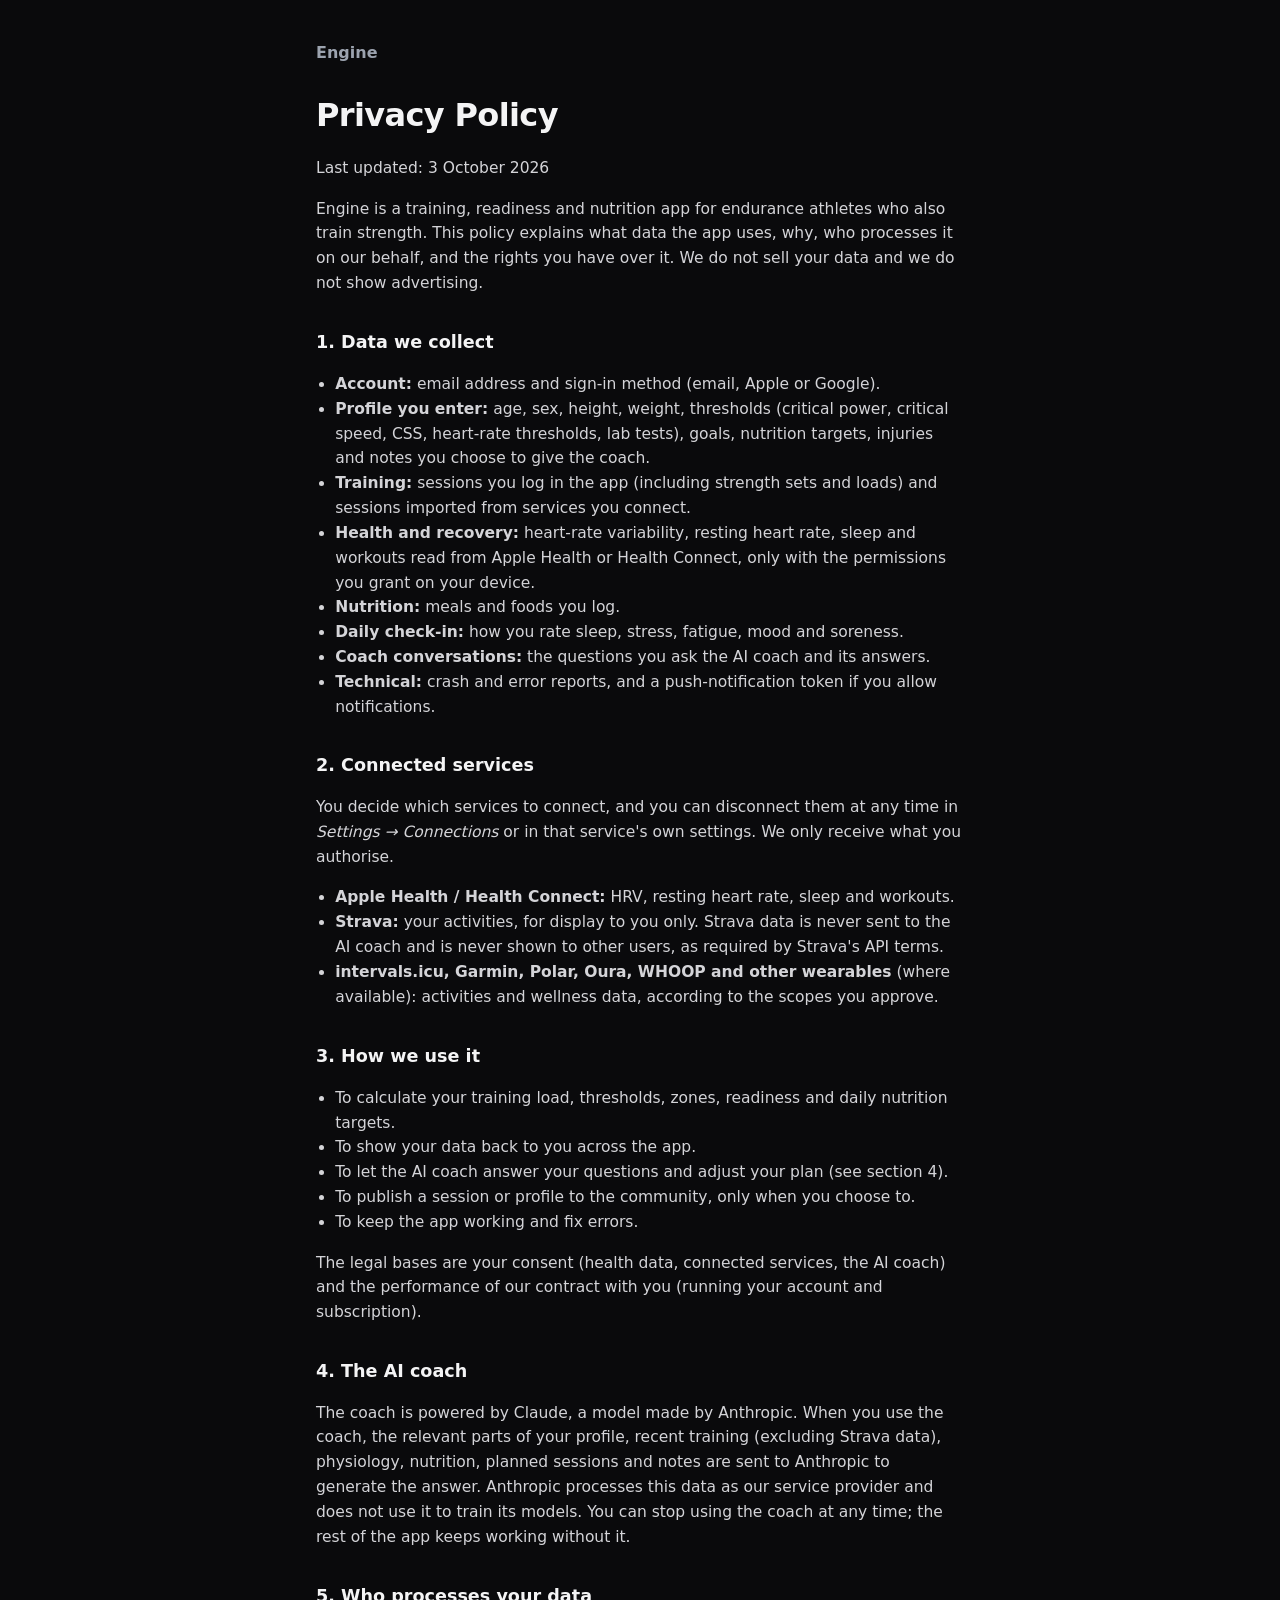
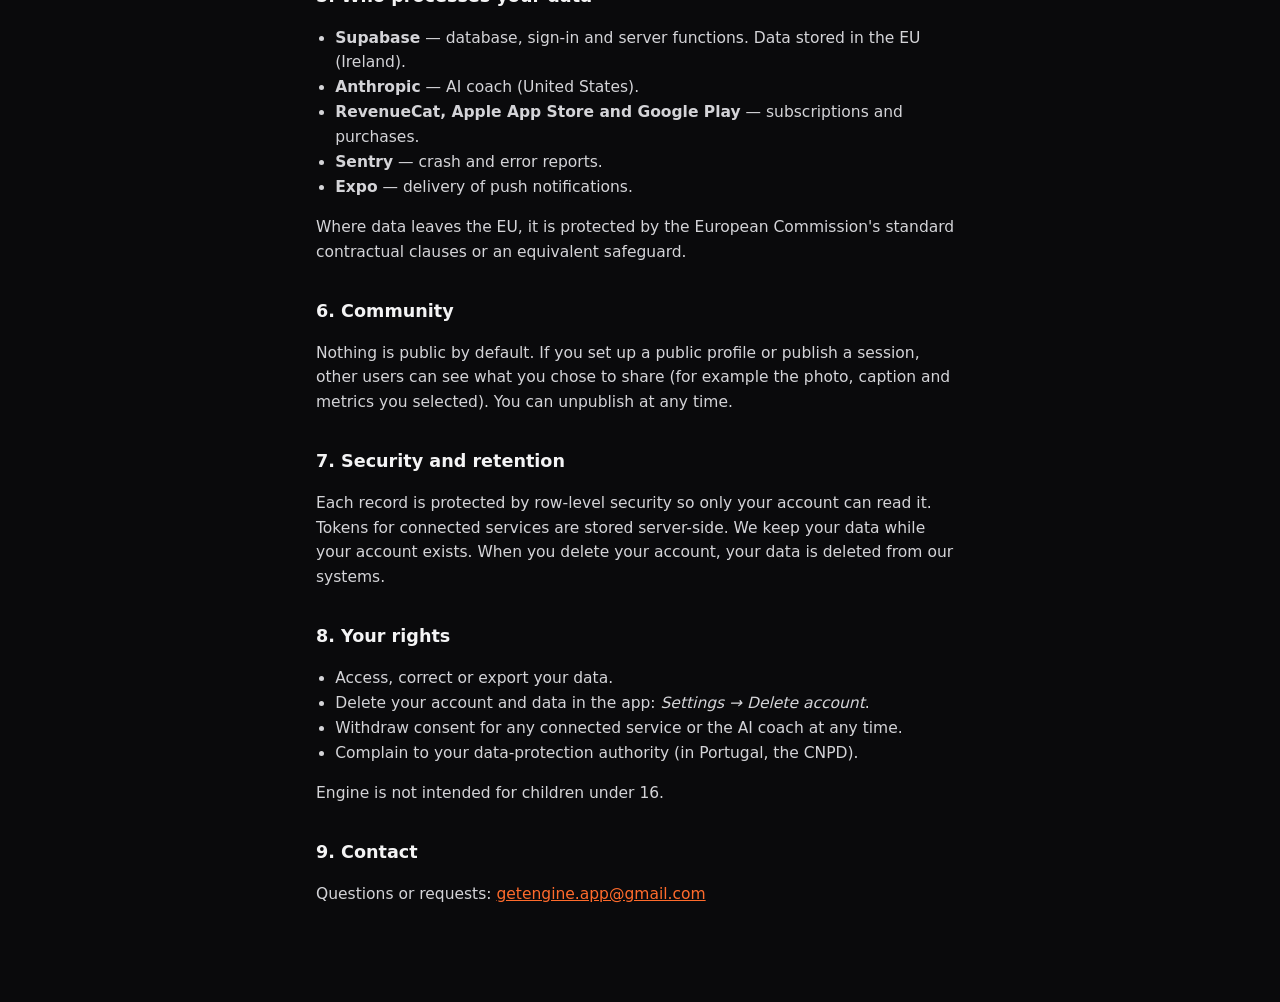
==== privacy.html @ 27f58730 "Engine site: landing and privacy policy" ====
<!doctype html>
<html lang="en">
<head>
  <meta charset="utf-8" />
  <meta name="viewport" content="width=device-width, initial-scale=1" />
  <title>Engine Privacy Policy</title>
  <meta name="description" content="How Engine collects, uses and protects your training, health and nutrition data." />
  <link rel="icon" href="logo.png" />
  <link rel="stylesheet" href="style.css" />
</head>
<body>
  <main class="doc">
    <a class="back" href="./">Engine</a>
    <h1>Privacy Policy</h1>
    <p class="meta">Last updated: 3 October 2026</p>

    <p>Engine is a training, readiness and nutrition app for endurance athletes who also train strength. This policy explains what data the app uses, why, who processes it on our behalf, and the rights you have over it. We do not sell your data and we do not show advertising.</p>

    <h2>1. Data we collect</h2>
    <ul>
      <li><strong>Account:</strong> email address and sign-in method (email, Apple or Google).</li>
      <li><strong>Profile you enter:</strong> age, sex, height, weight, thresholds (critical power, critical speed, CSS, heart-rate thresholds, lab tests), goals, nutrition targets, injuries and notes you choose to give the coach.</li>
      <li><strong>Training:</strong> sessions you log in the app (including strength sets and loads) and sessions imported from services you connect.</li>
      <li><strong>Health and recovery:</strong> heart-rate variability, resting heart rate, sleep and workouts read from Apple Health or Health Connect, only with the permissions you grant on your device.</li>
      <li><strong>Nutrition:</strong> meals and foods you log.</li>
      <li><strong>Daily check-in:</strong> how you rate sleep, stress, fatigue, mood and soreness.</li>
      <li><strong>Coach conversations:</strong> the questions you ask the AI coach and its answers.</li>
      <li><strong>Technical:</strong> crash and error reports, and a push-notification token if you allow notifications.</li>
    </ul>

    <h2>2. Connected services</h2>
    <p>You decide which services to connect, and you can disconnect them at any time in <em>Settings → Connections</em> or in that service's own settings. We only receive what you authorise.</p>
    <ul>
      <li><strong>Apple Health / Health Connect:</strong> HRV, resting heart rate, sleep and workouts.</li>
      <li><strong>Strava:</strong> your activities, for display to you only. Strava data is never sent to the AI coach and is never shown to other users, as required by Strava's API terms.</li>
      <li><strong>intervals.icu, Garmin, Polar, Oura, WHOOP and other wearables</strong> (where available): activities and wellness data, according to the scopes you approve.</li>
    </ul>

    <h2>3. How we use it</h2>
    <ul>
      <li>To calculate your training load, thresholds, zones, readiness and daily nutrition targets.</li>
      <li>To show your data back to you across the app.</li>
      <li>To let the AI coach answer your questions and adjust your plan (see section 4).</li>
      <li>To publish a session or profile to the community, only when you choose to.</li>
      <li>To keep the app working and fix errors.</li>
    </ul>
    <p>The legal bases are your consent (health data, connected services, the AI coach) and the performance of our contract with you (running your account and subscription).</p>

    <h2>4. The AI coach</h2>
    <p>The coach is powered by Claude, a model made by Anthropic. When you use the coach, the relevant parts of your profile, recent training (excluding Strava data), physiology, nutrition, planned sessions and notes are sent to Anthropic to generate the answer. Anthropic processes this data as our service provider and does not use it to train its models. You can stop using the coach at any time; the rest of the app keeps working without it.</p>

    <h2>5. Who processes your data</h2>
    <ul>
      <li><strong>Supabase</strong> — database, sign-in and server functions. Data stored in the EU (Ireland).</li>
      <li><strong>Anthropic</strong> — AI coach (United States).</li>
      <li><strong>RevenueCat, Apple App Store and Google Play</strong> — subscriptions and purchases.</li>
      <li><strong>Sentry</strong> — crash and error reports.</li>
      <li><strong>Expo</strong> — delivery of push notifications.</li>
    </ul>
    <p>Where data leaves the EU, it is protected by the European Commission's standard contractual clauses or an equivalent safeguard.</p>

    <h2>6. Community</h2>
    <p>Nothing is public by default. If you set up a public profile or publish a session, other users can see what you chose to share (for example the photo, caption and metrics you selected). You can unpublish at any time.</p>

    <h2>7. Security and retention</h2>
    <p>Each record is protected by row-level security so only your account can read it. Tokens for connected services are stored server-side. We keep your data while your account exists. When you delete your account, your data is deleted from our systems.</p>

    <h2>8. Your rights</h2>
    <ul>
      <li>Access, correct or export your data.</li>
      <li>Delete your account and data in the app: <em>Settings → Delete account</em>.</li>
      <li>Withdraw consent for any connected service or the AI coach at any time.</li>
      <li>Complain to your data-protection authority (in Portugal, the CNPD).</li>
    </ul>
    <p>Engine is not intended for children under 16.</p>

    <h2>9. Contact</h2>
    <p>Questions or requests: <a href="mailto:getengine.app@gmail.com">getengine.app@gmail.com</a></p>
  </main>
</body>
</html>
---- style.css ----
:root {
  --bg: #0a0a0c;
  --surface: #141418;
  --border: #2e2e36;
  --text: #f4f4f5;
  --muted: #9ca3af;
  --accent: #ff6b2c;
}
* { box-sizing: border-box; }
html { -webkit-text-size-adjust: 100%; }
body {
  margin: 0;
  background: var(--bg);
  color: var(--text);
  font-family: "Inter", system-ui, -apple-system, "Segoe UI", Roboto, sans-serif;
  line-height: 1.6;
}
a { color: var(--accent); }
a:focus-visible { outline: 2px solid var(--accent); outline-offset: 2px; }

.doc { max-width: 680px; margin: 0 auto; padding: 40px 16px 80px; }
.doc h1 { font-size: 2rem; letter-spacing: -0.02em; margin: 24px 0 4px; text-wrap: balance; }
.doc h2 { font-size: 1.1rem; margin: 32px 0 8px; }
.doc p, .doc li { color: #d4d4d8; font-size: 0.97rem; }
.doc ul { padding-left: 1.2rem; }
.meta { color: var(--muted); font-size: 0.875rem; }
.back { color: var(--muted); text-decoration: none; font-weight: 600; }

.hero { max-width: 720px; margin: 0 auto; padding: 72px 16px 40px; }
.hero img { width: 72px; height: 72px; border-radius: 16px; }
.hero h1 { font-size: clamp(2.2rem, 7vw, 3.4rem); line-height: 1.05; letter-spacing: -0.03em; margin: 28px 0 16px; text-wrap: balance; }
.hero p { color: var(--muted); font-size: 1.1rem; max-width: 34em; }
.grid { max-width: 720px; margin: 0 auto; padding: 0 16px 40px; display: grid; gap: 12px; grid-template-columns: repeat(auto-fit, minmax(200px, 1fr)); }
.card { background: var(--surface); border: 1px solid var(--border); border-radius: 16px; padding: 18px; }
.card h3 { margin: 0 0 6px; font-size: 1rem; }
.card p { margin: 0; color: var(--muted); font-size: 0.92rem; }
footer { max-width: 720px; margin: 0 auto; padding: 24px 16px 48px; color: var(--muted); font-size: 0.875rem; display: flex; gap: 16px; flex-wrap: wrap; }
footer a { color: var(--muted); }
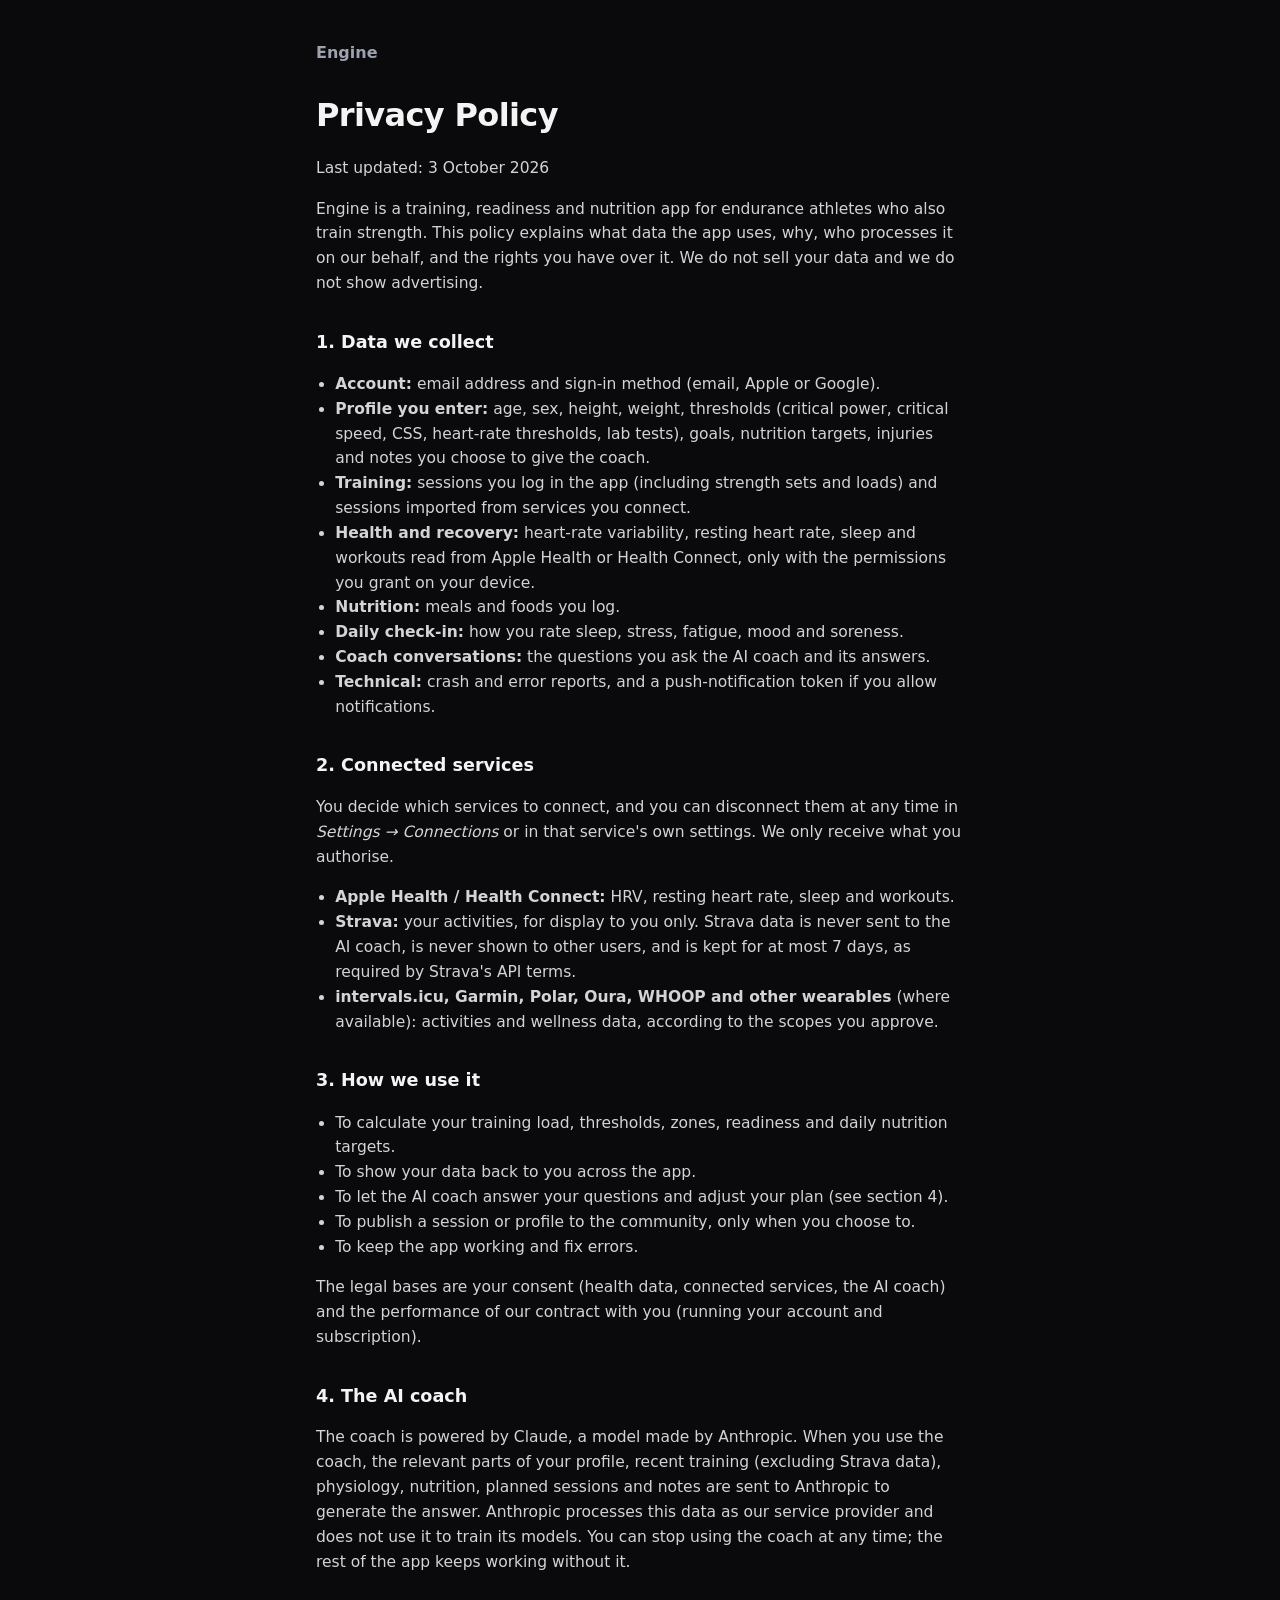
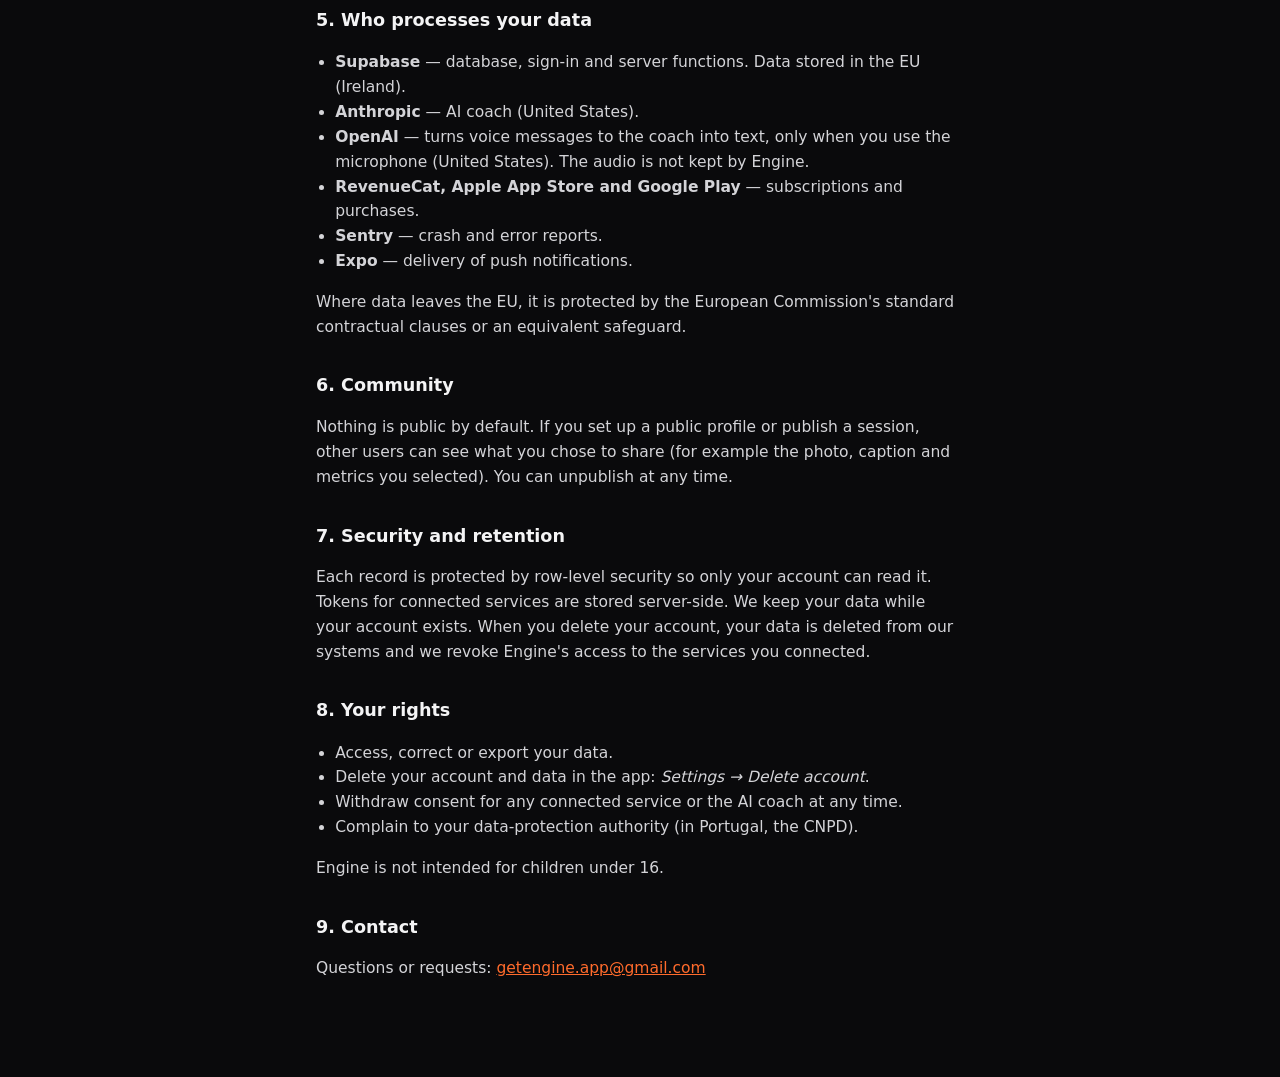
==== commit 6e1a3c93: "Privacy policy: OpenAI for voice transcription, provider access revoked on account deletion, Strava " ====
--- a/privacy.html
+++ b/privacy.html
@@ -32,7 +32,7 @@
     <p>You decide which services to connect, and you can disconnect them at any time in <em>Settings → Connections</em> or in that service's own settings. We only receive what you authorise.</p>
     <ul>
       <li><strong>Apple Health / Health Connect:</strong> HRV, resting heart rate, sleep and workouts.</li>
-      <li><strong>Strava:</strong> your activities, for display to you only. Strava data is never sent to the AI coach and is never shown to other users, as required by Strava's API terms.</li>
+      <li><strong>Strava:</strong> your activities, for display to you only. Strava data is never sent to the AI coach, is never shown to other users, and is kept for at most 7 days, as required by Strava's API terms.</li>
       <li><strong>intervals.icu, Garmin, Polar, Oura, WHOOP and other wearables</strong> (where available): activities and wellness data, according to the scopes you approve.</li>
     </ul>
 
@@ -53,6 +53,7 @@
     <ul>
       <li><strong>Supabase</strong> — database, sign-in and server functions. Data stored in the EU (Ireland).</li>
       <li><strong>Anthropic</strong> — AI coach (United States).</li>
+      <li><strong>OpenAI</strong> — turns voice messages to the coach into text, only when you use the microphone (United States). The audio is not kept by Engine.</li>
       <li><strong>RevenueCat, Apple App Store and Google Play</strong> — subscriptions and purchases.</li>
       <li><strong>Sentry</strong> — crash and error reports.</li>
       <li><strong>Expo</strong> — delivery of push notifications.</li>
@@ -63,7 +64,7 @@
     <p>Nothing is public by default. If you set up a public profile or publish a session, other users can see what you chose to share (for example the photo, caption and metrics you selected). You can unpublish at any time.</p>
 
     <h2>7. Security and retention</h2>
-    <p>Each record is protected by row-level security so only your account can read it. Tokens for connected services are stored server-side. We keep your data while your account exists. When you delete your account, your data is deleted from our systems.</p>
+    <p>Each record is protected by row-level security so only your account can read it. Tokens for connected services are stored server-side. We keep your data while your account exists. When you delete your account, your data is deleted from our systems and we revoke Engine's access to the services you connected.</p>
 
     <h2>8. Your rights</h2>
     <ul>
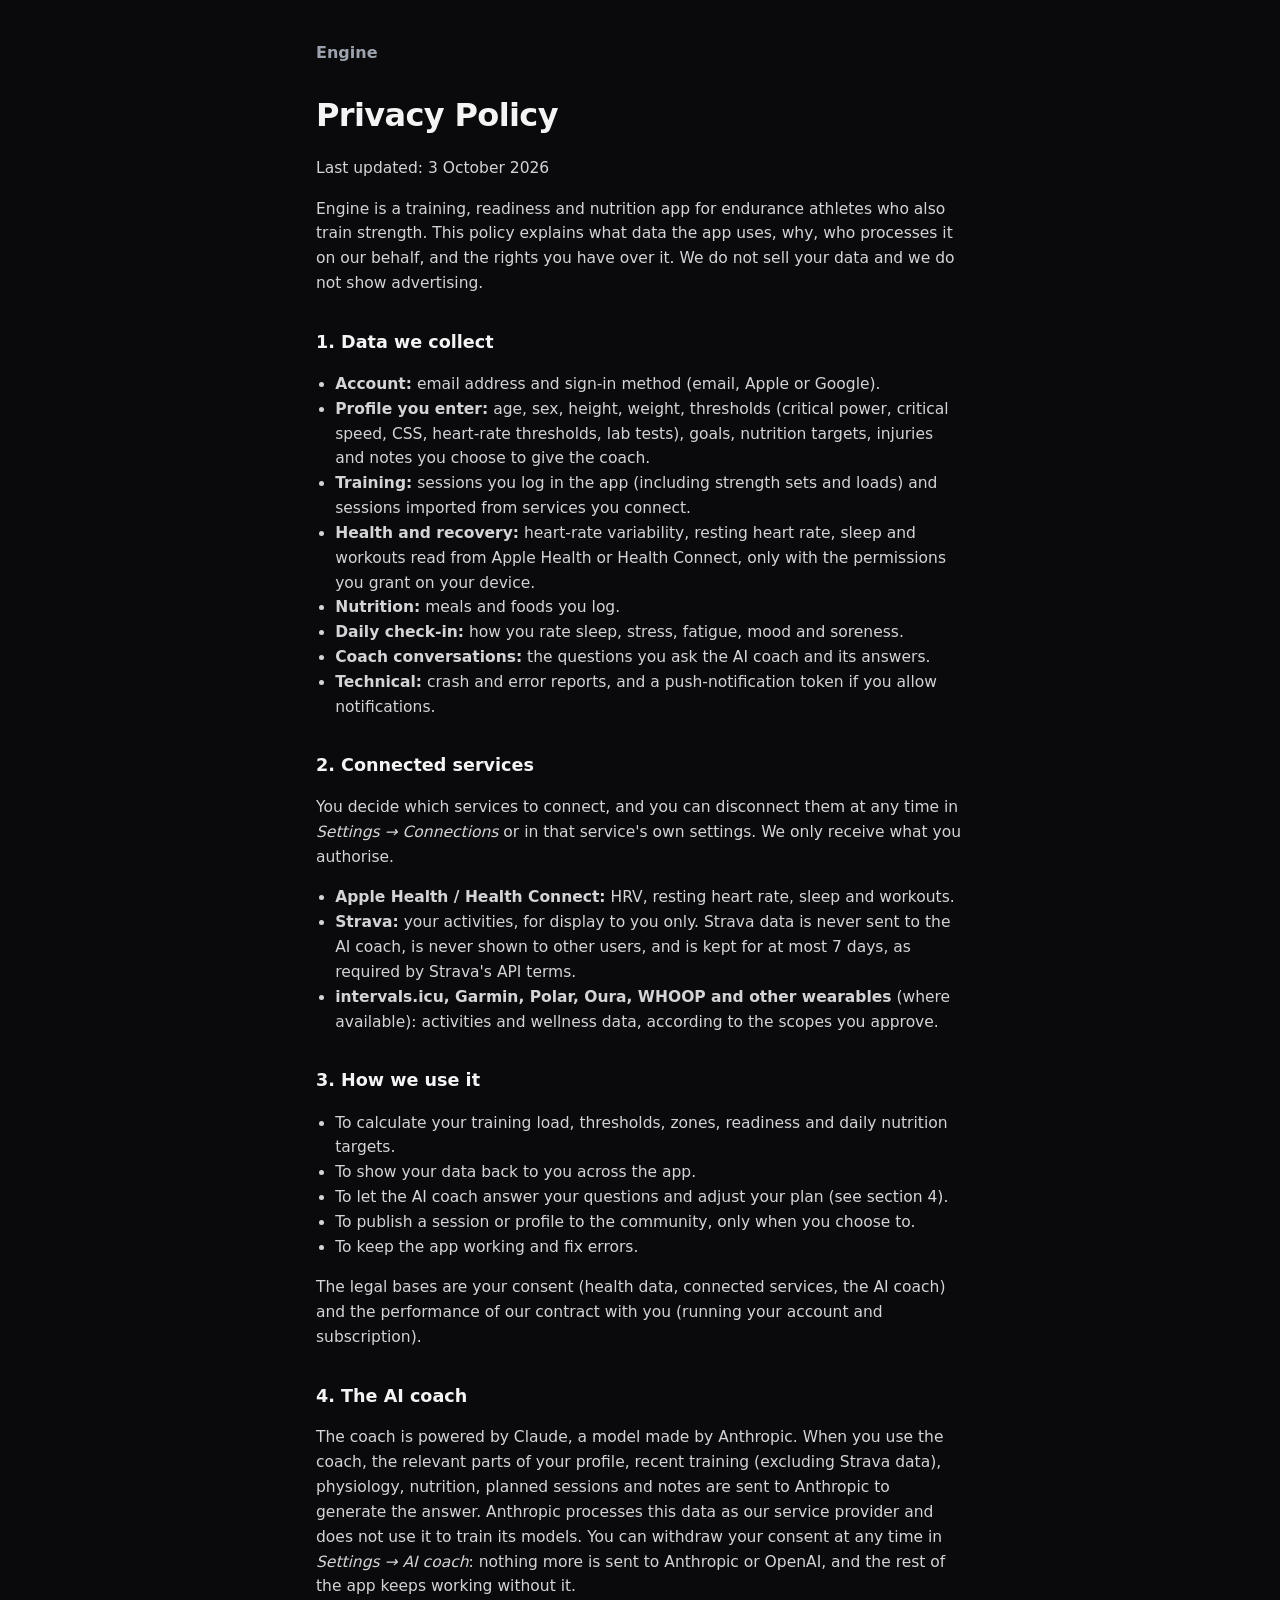
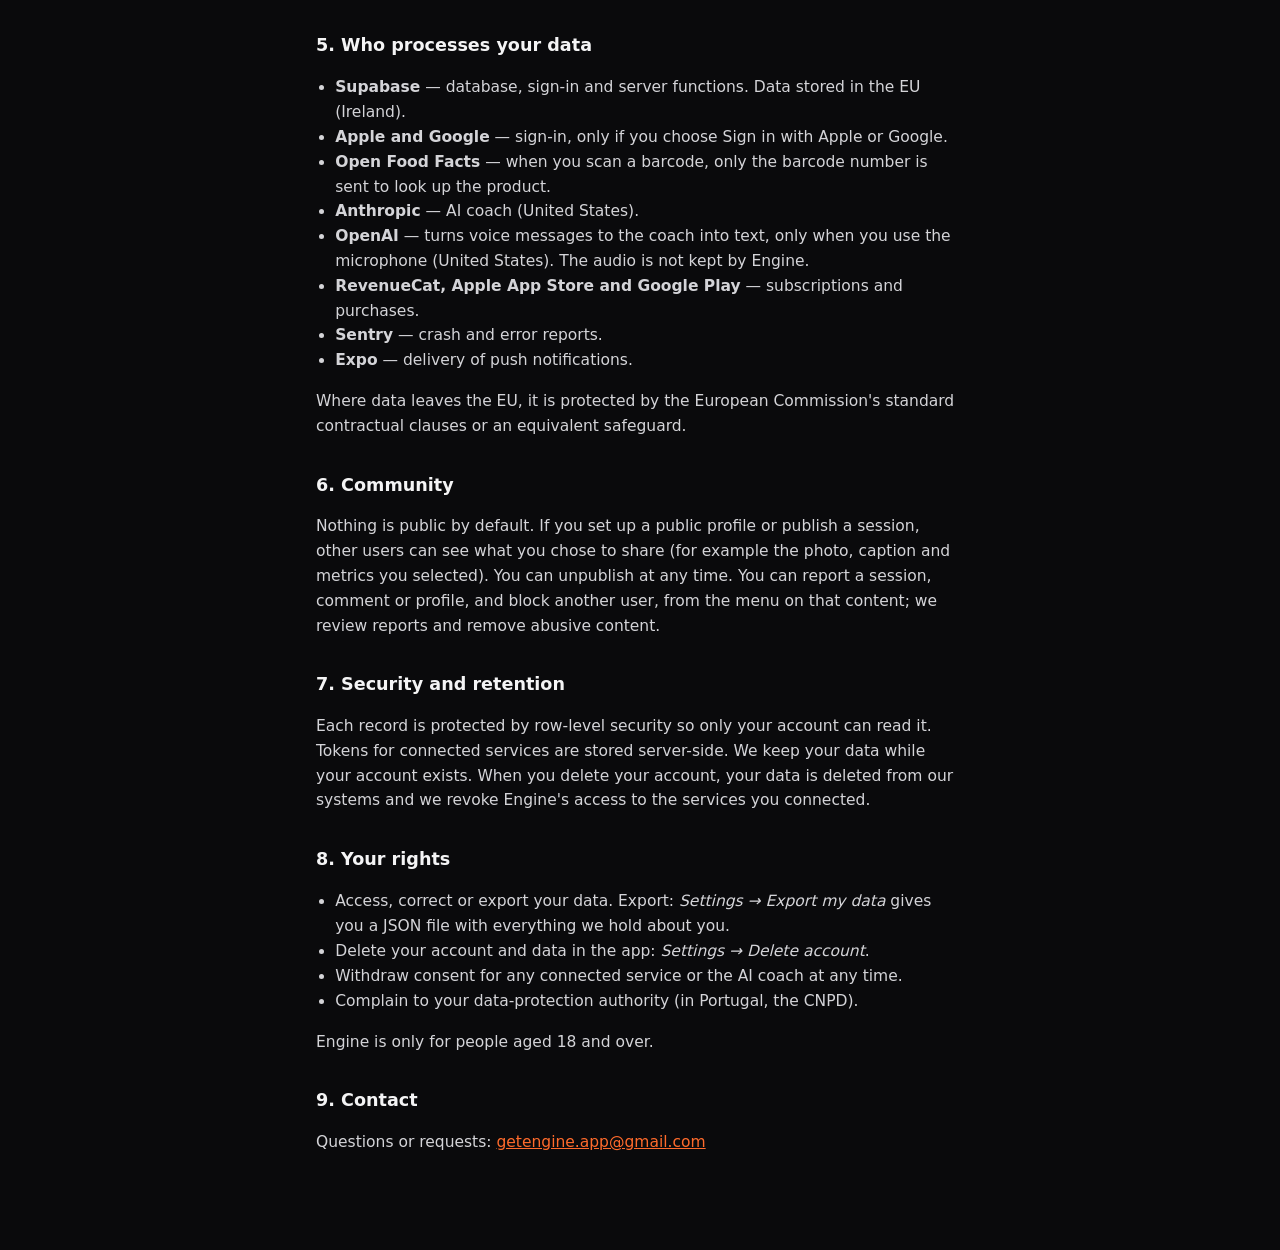
==== commit e3f2d5d6: "Terms of service; privacy policy: 18+, AI consent, export, report and block Co-Authored-By: Claude F" ====
--- a/privacy.html
+++ b/privacy.html
@@ -47,11 +47,13 @@
     <p>The legal bases are your consent (health data, connected services, the AI coach) and the performance of our contract with you (running your account and subscription).</p>
 
     <h2>4. The AI coach</h2>
-    <p>The coach is powered by Claude, a model made by Anthropic. When you use the coach, the relevant parts of your profile, recent training (excluding Strava data), physiology, nutrition, planned sessions and notes are sent to Anthropic to generate the answer. Anthropic processes this data as our service provider and does not use it to train its models. You can stop using the coach at any time; the rest of the app keeps working without it.</p>
+    <p>The coach is powered by Claude, a model made by Anthropic. When you use the coach, the relevant parts of your profile, recent training (excluding Strava data), physiology, nutrition, planned sessions and notes are sent to Anthropic to generate the answer. Anthropic processes this data as our service provider and does not use it to train its models. You can withdraw your consent at any time in <em>Settings → AI coach</em>: nothing more is sent to Anthropic or OpenAI, and the rest of the app keeps working without it.</p>
 
     <h2>5. Who processes your data</h2>
     <ul>
       <li><strong>Supabase</strong> — database, sign-in and server functions. Data stored in the EU (Ireland).</li>
+      <li><strong>Apple and Google</strong> — sign-in, only if you choose Sign in with Apple or Google.</li>
+      <li><strong>Open Food Facts</strong> — when you scan a barcode, only the barcode number is sent to look up the product.</li>
       <li><strong>Anthropic</strong> — AI coach (United States).</li>
       <li><strong>OpenAI</strong> — turns voice messages to the coach into text, only when you use the microphone (United States). The audio is not kept by Engine.</li>
       <li><strong>RevenueCat, Apple App Store and Google Play</strong> — subscriptions and purchases.</li>
@@ -61,19 +63,19 @@
     <p>Where data leaves the EU, it is protected by the European Commission's standard contractual clauses or an equivalent safeguard.</p>
 
     <h2>6. Community</h2>
-    <p>Nothing is public by default. If you set up a public profile or publish a session, other users can see what you chose to share (for example the photo, caption and metrics you selected). You can unpublish at any time.</p>
+    <p>Nothing is public by default. If you set up a public profile or publish a session, other users can see what you chose to share (for example the photo, caption and metrics you selected). You can unpublish at any time. You can report a session, comment or profile, and block another user, from the menu on that content; we review reports and remove abusive content.</p>
 
     <h2>7. Security and retention</h2>
     <p>Each record is protected by row-level security so only your account can read it. Tokens for connected services are stored server-side. We keep your data while your account exists. When you delete your account, your data is deleted from our systems and we revoke Engine's access to the services you connected.</p>
 
     <h2>8. Your rights</h2>
     <ul>
-      <li>Access, correct or export your data.</li>
+      <li>Access, correct or export your data. Export: <em>Settings → Export my data</em> gives you a JSON file with everything we hold about you.</li>
       <li>Delete your account and data in the app: <em>Settings → Delete account</em>.</li>
       <li>Withdraw consent for any connected service or the AI coach at any time.</li>
       <li>Complain to your data-protection authority (in Portugal, the CNPD).</li>
     </ul>
-    <p>Engine is not intended for children under 16.</p>
+    <p>Engine is only for people aged 18 and over.</p>
 
     <h2>9. Contact</h2>
     <p>Questions or requests: <a href="mailto:getengine.app@gmail.com">getengine.app@gmail.com</a></p>
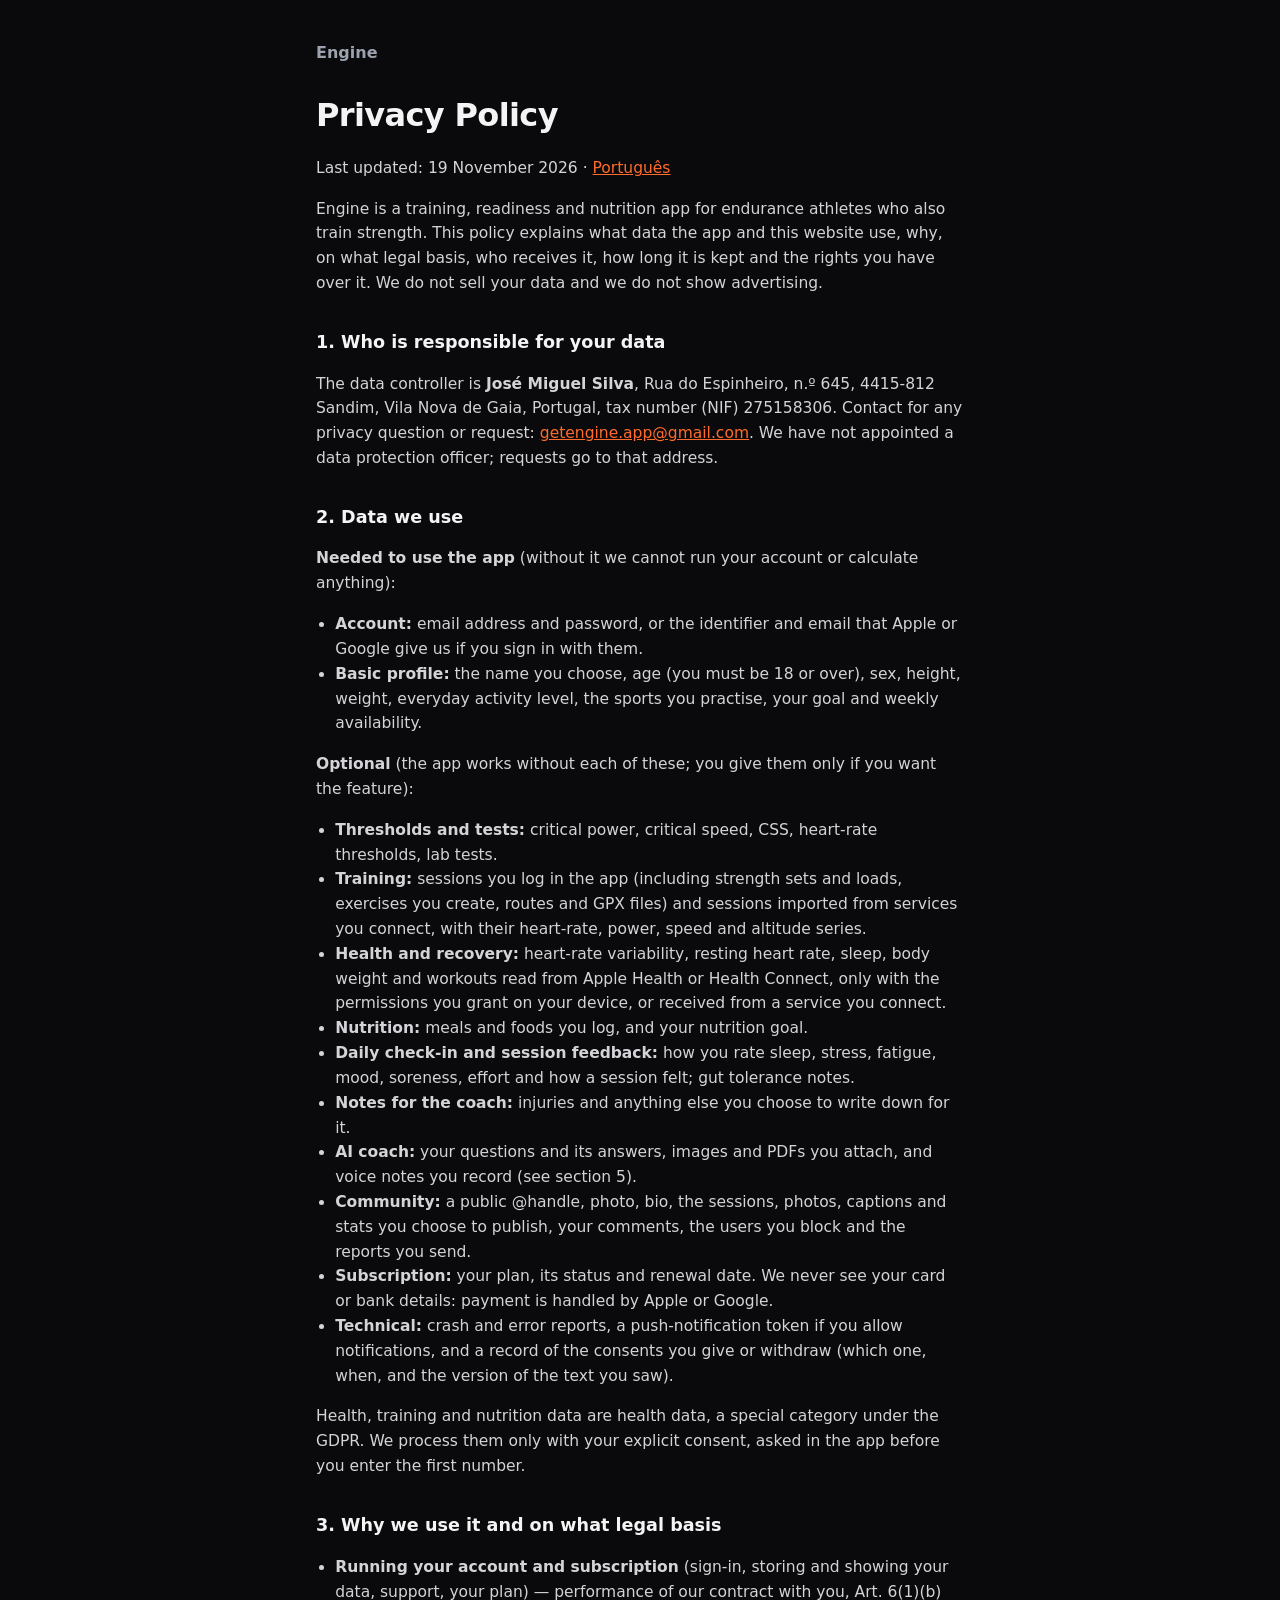
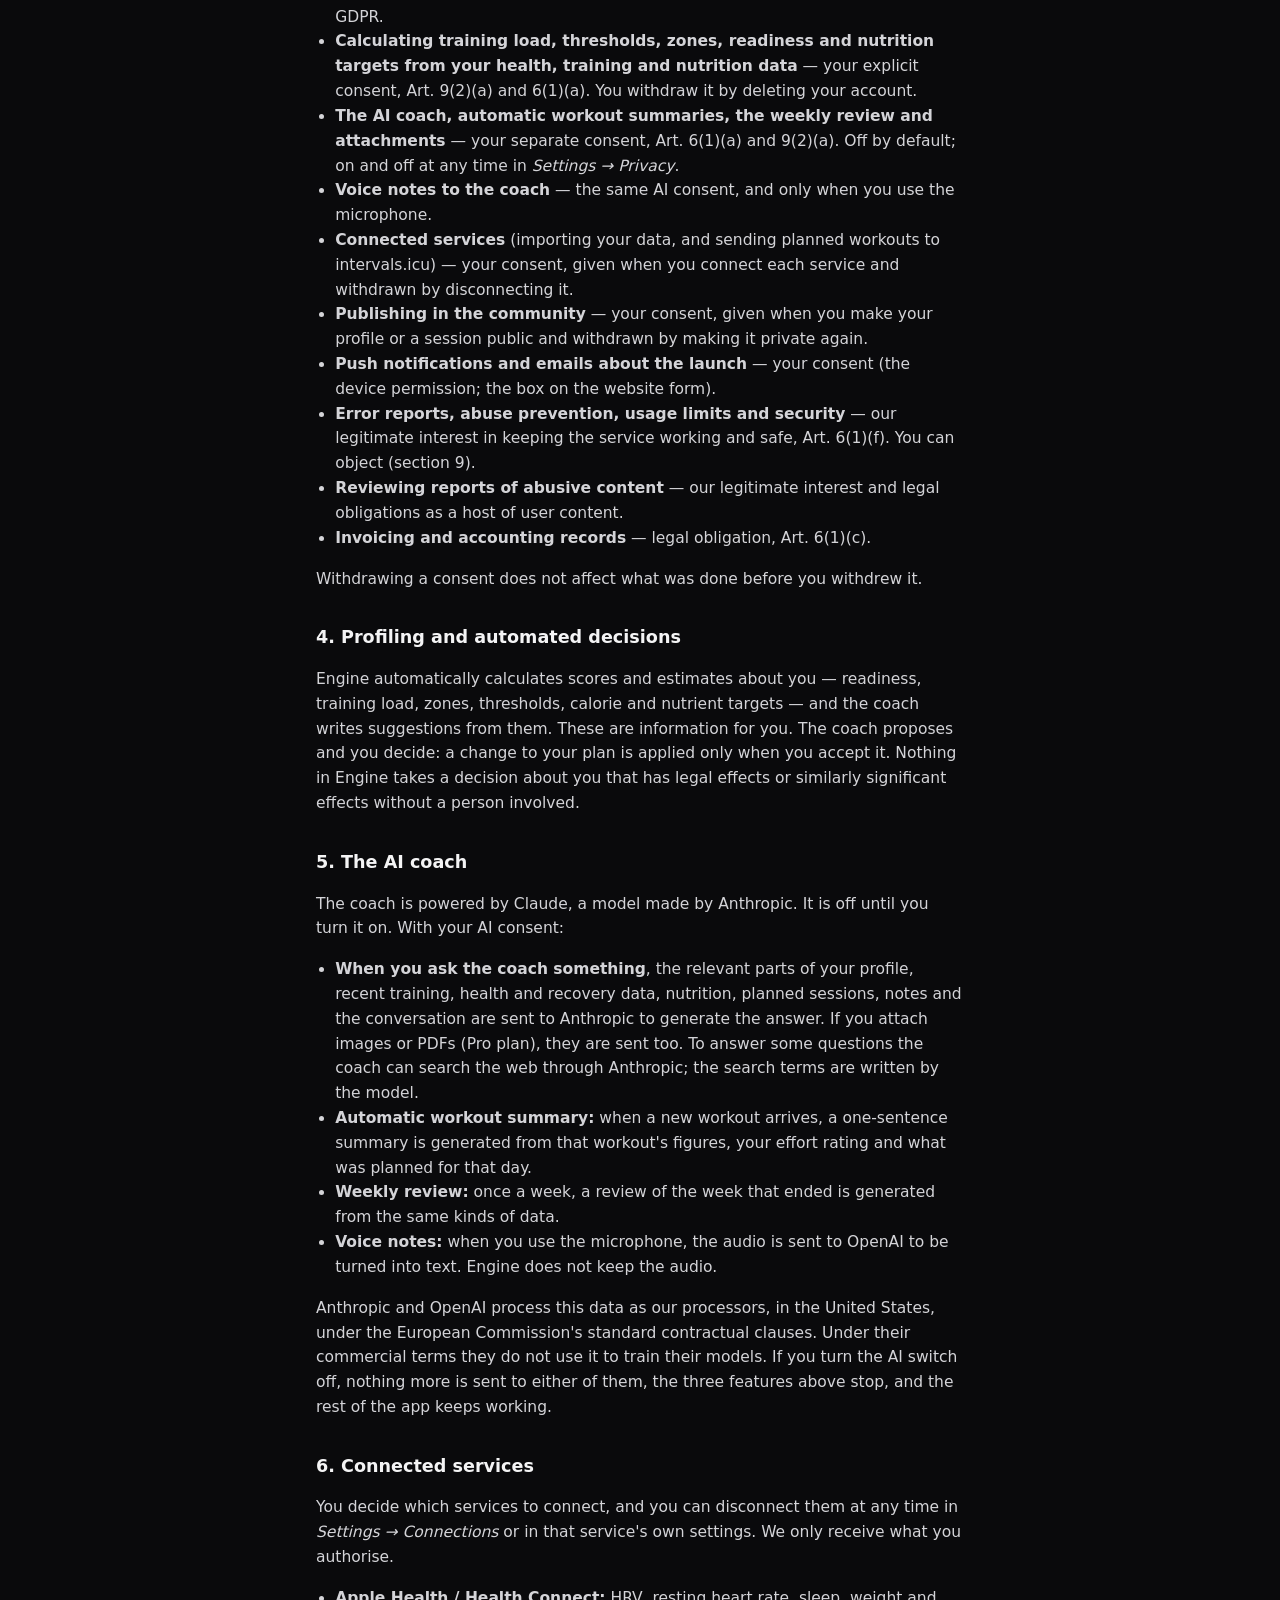
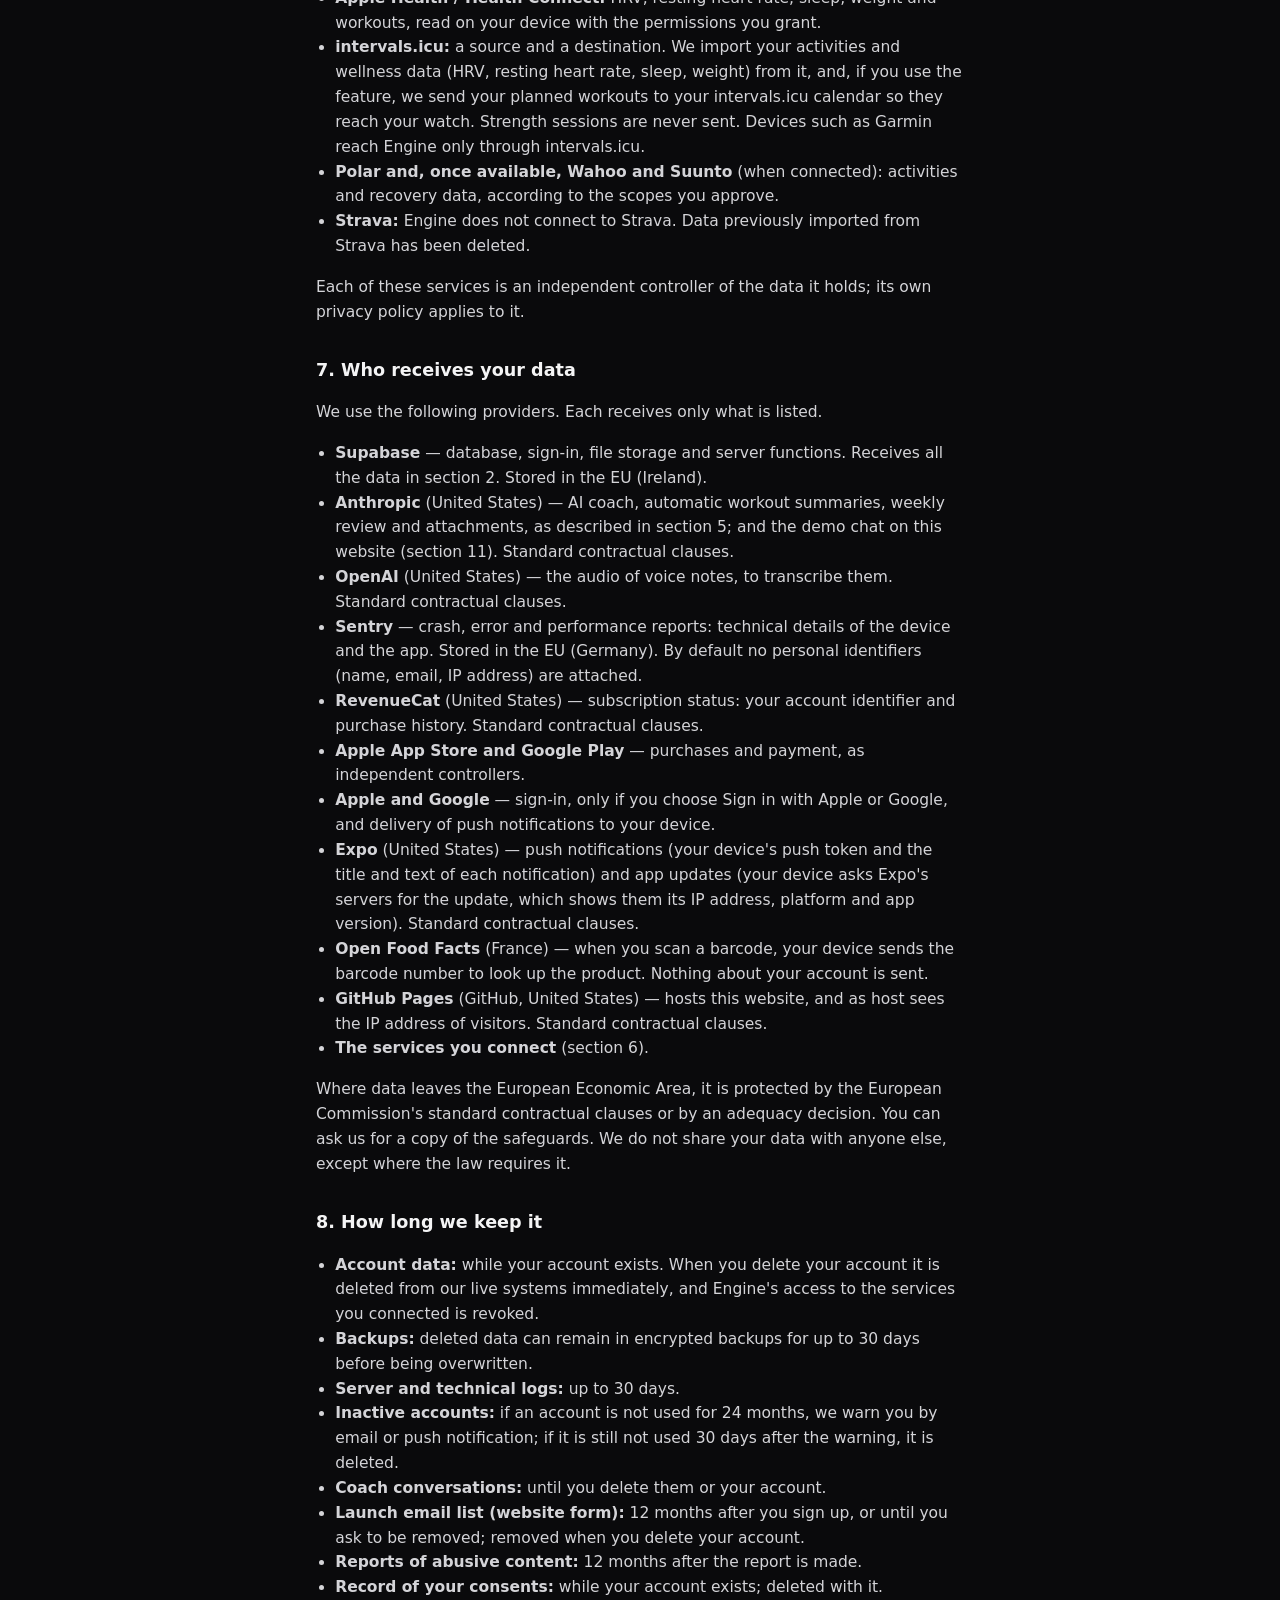
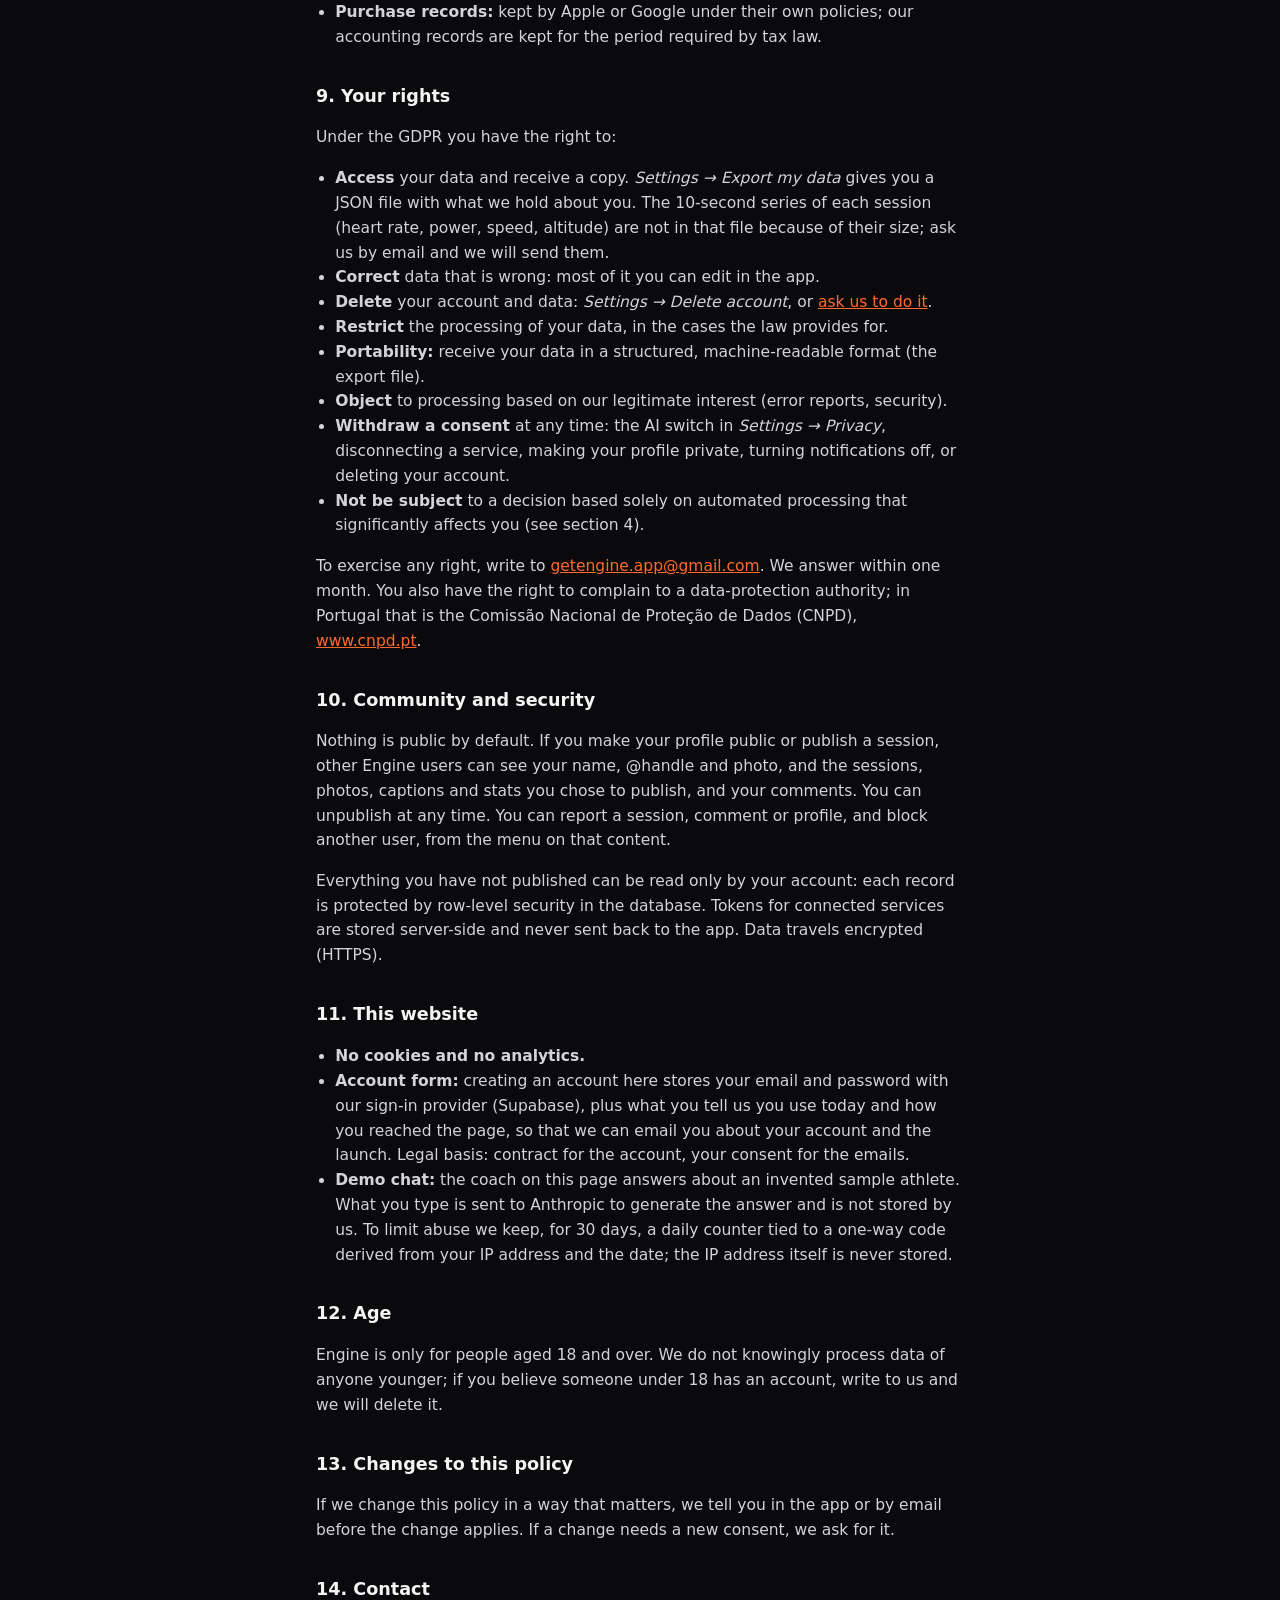
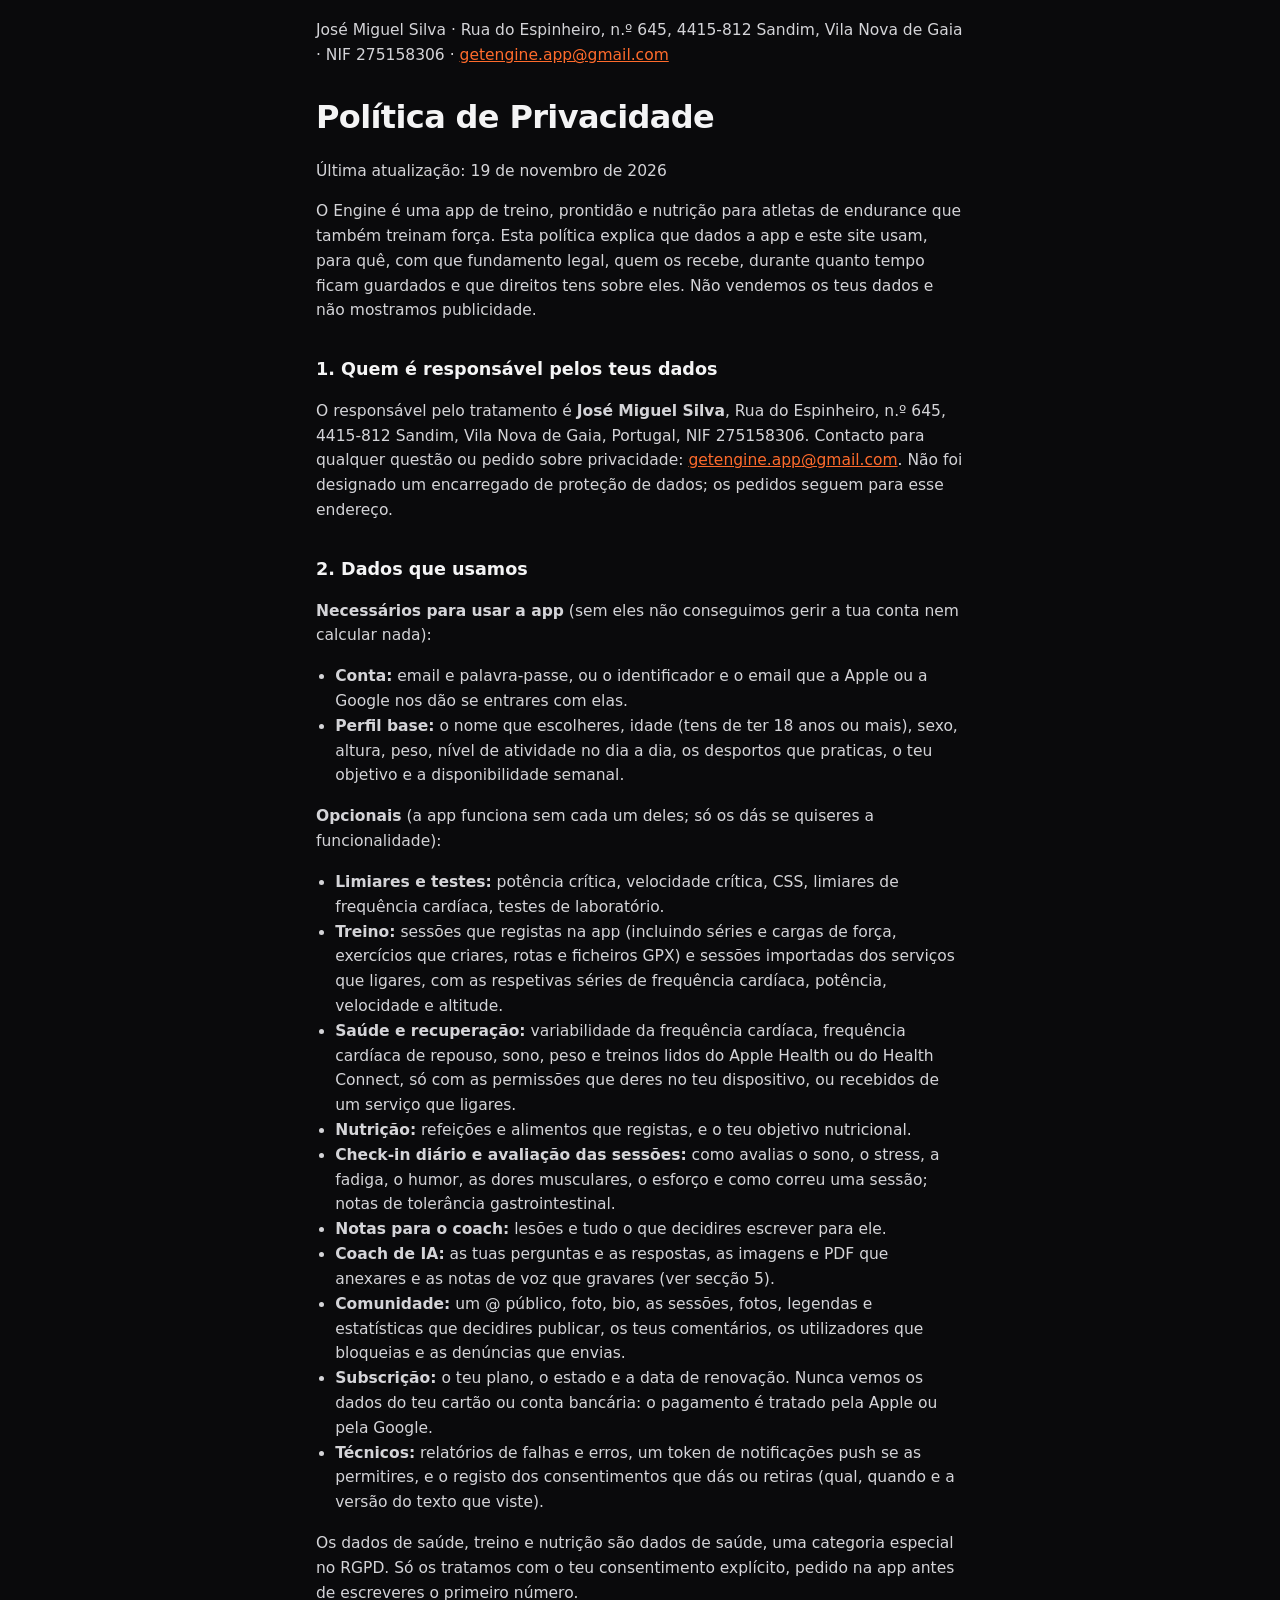
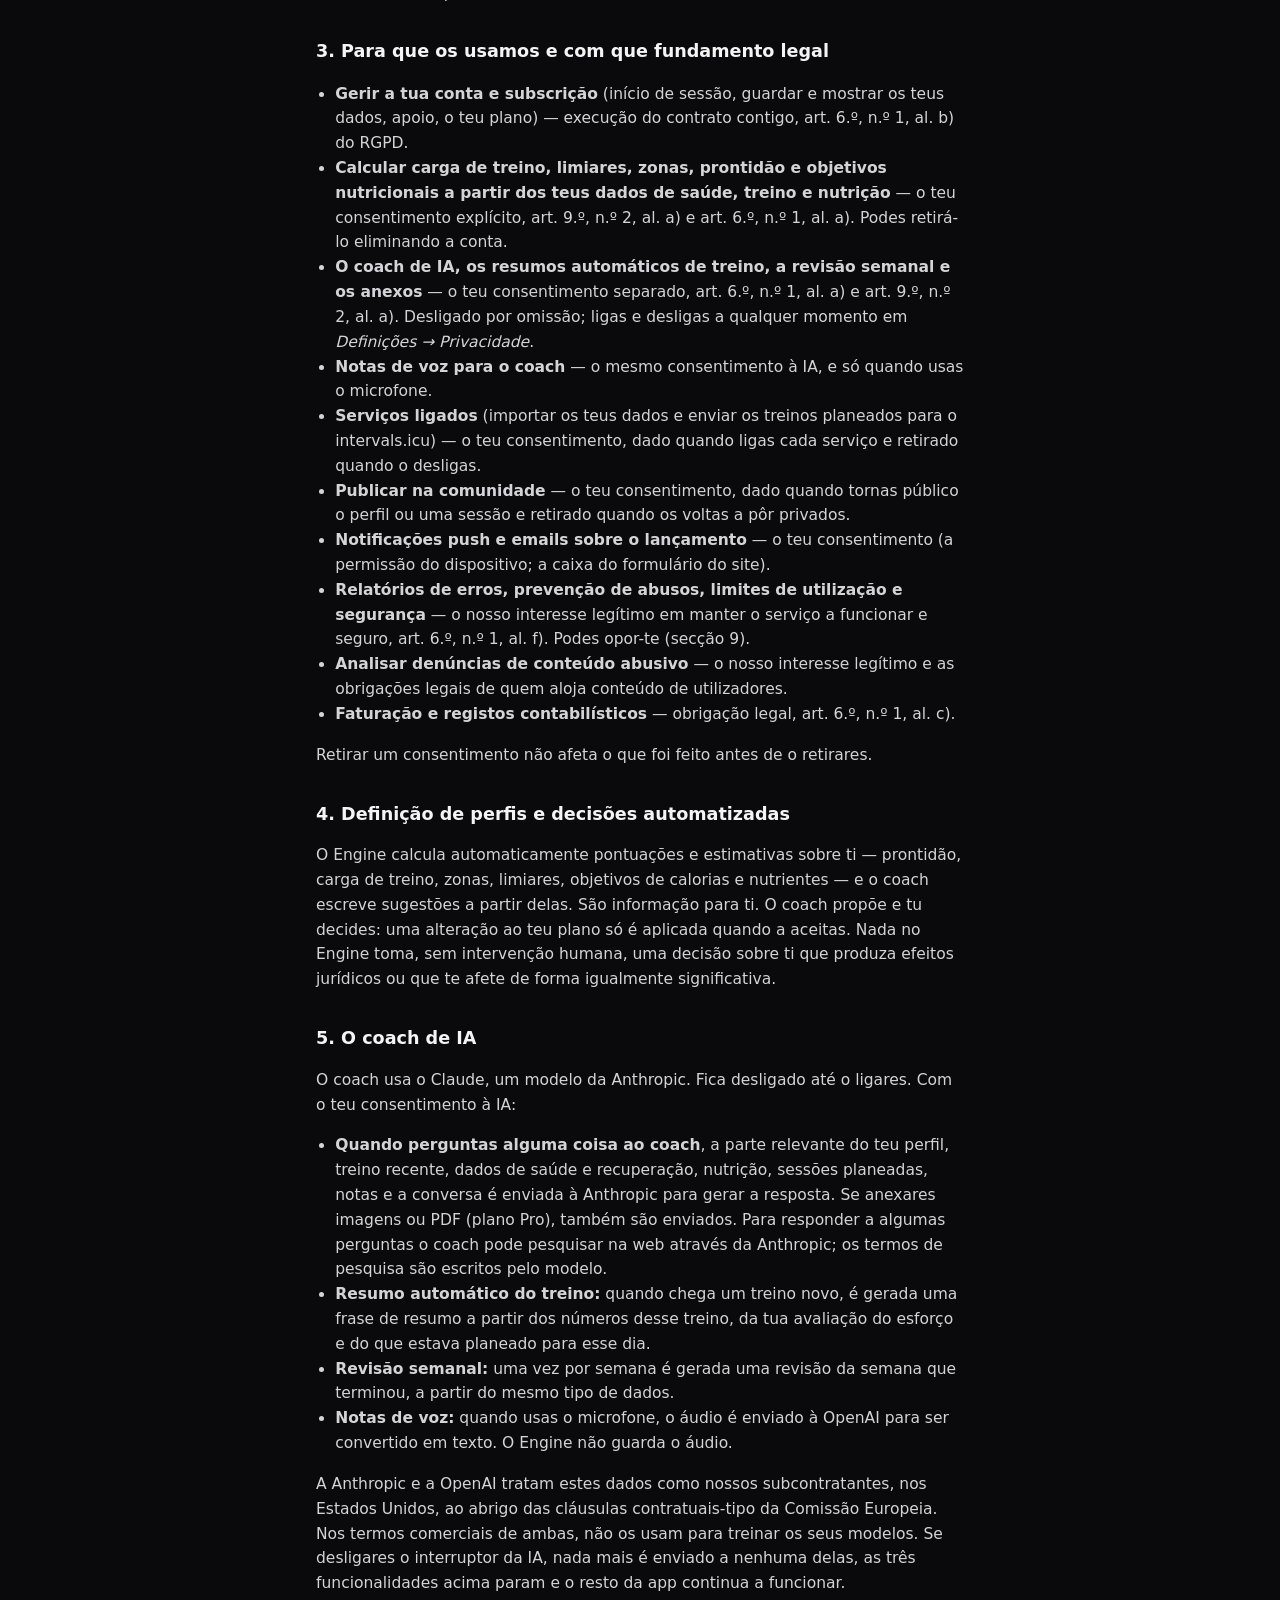
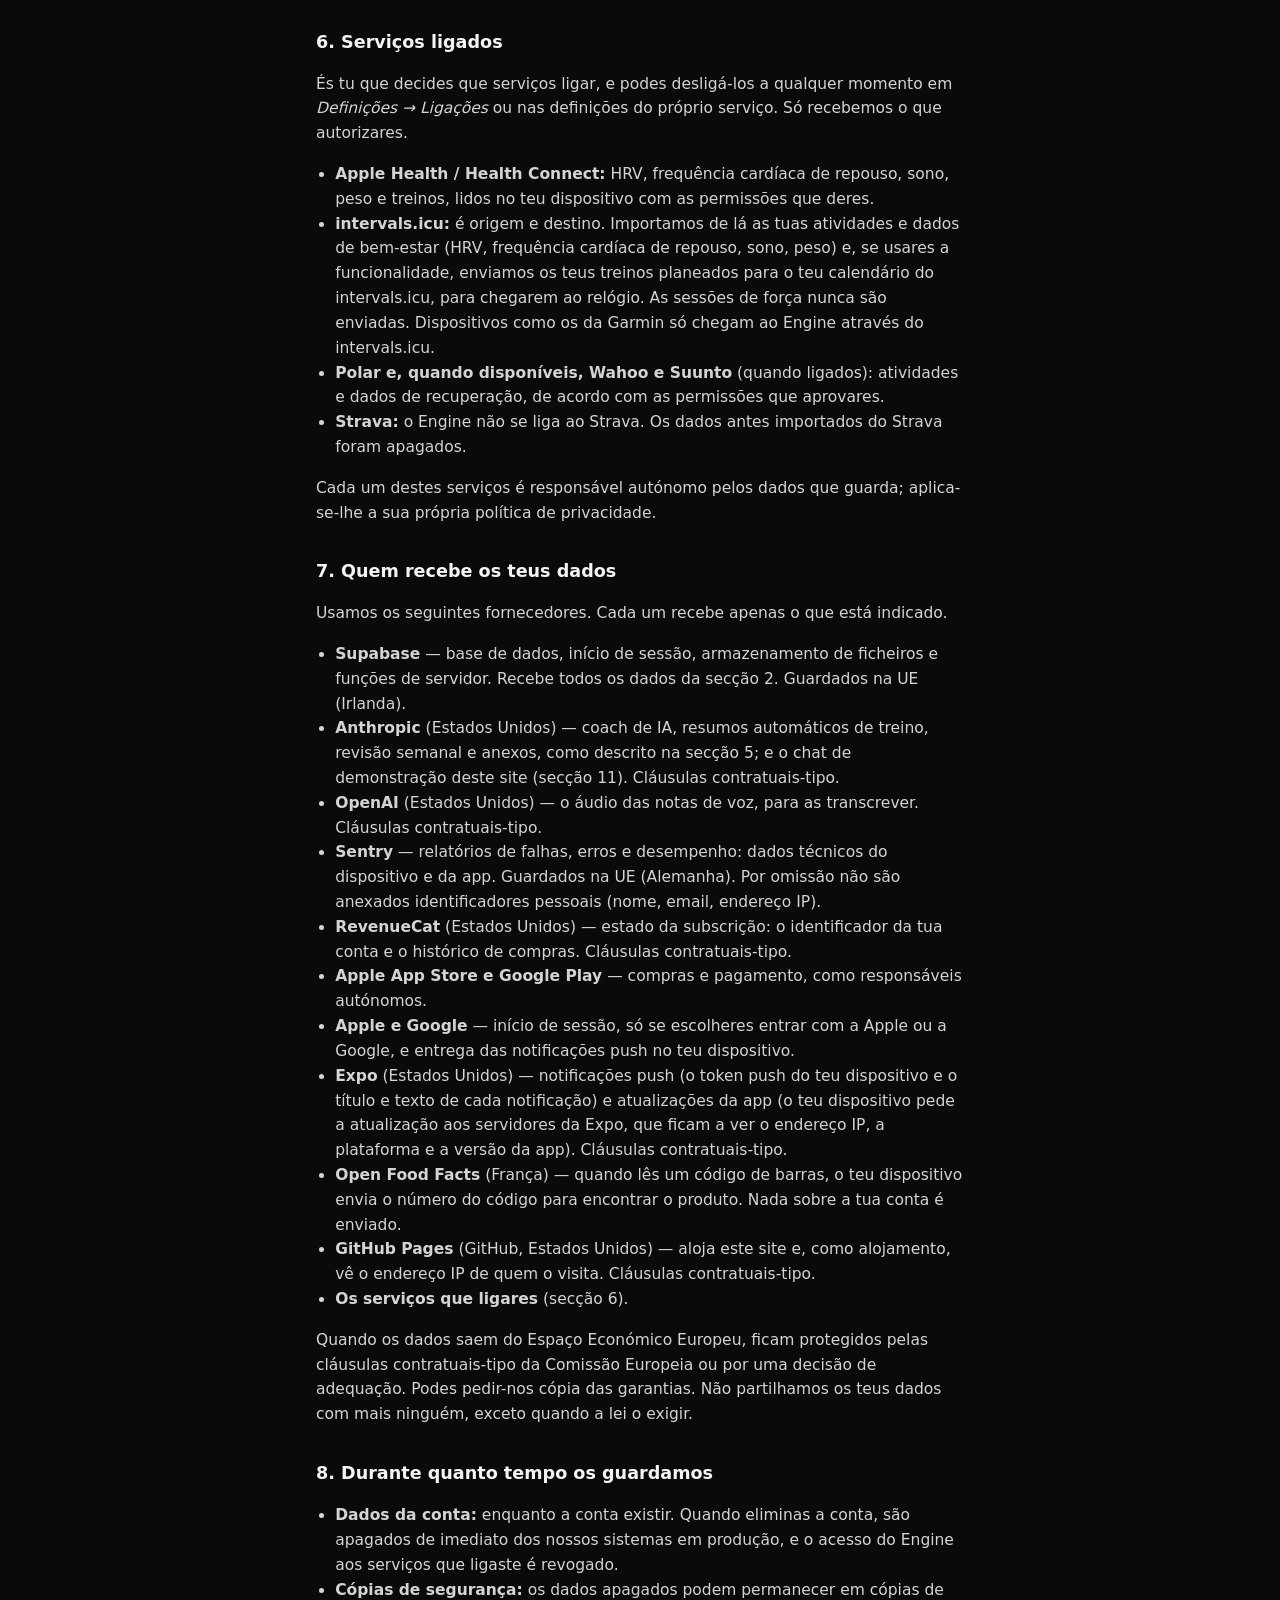
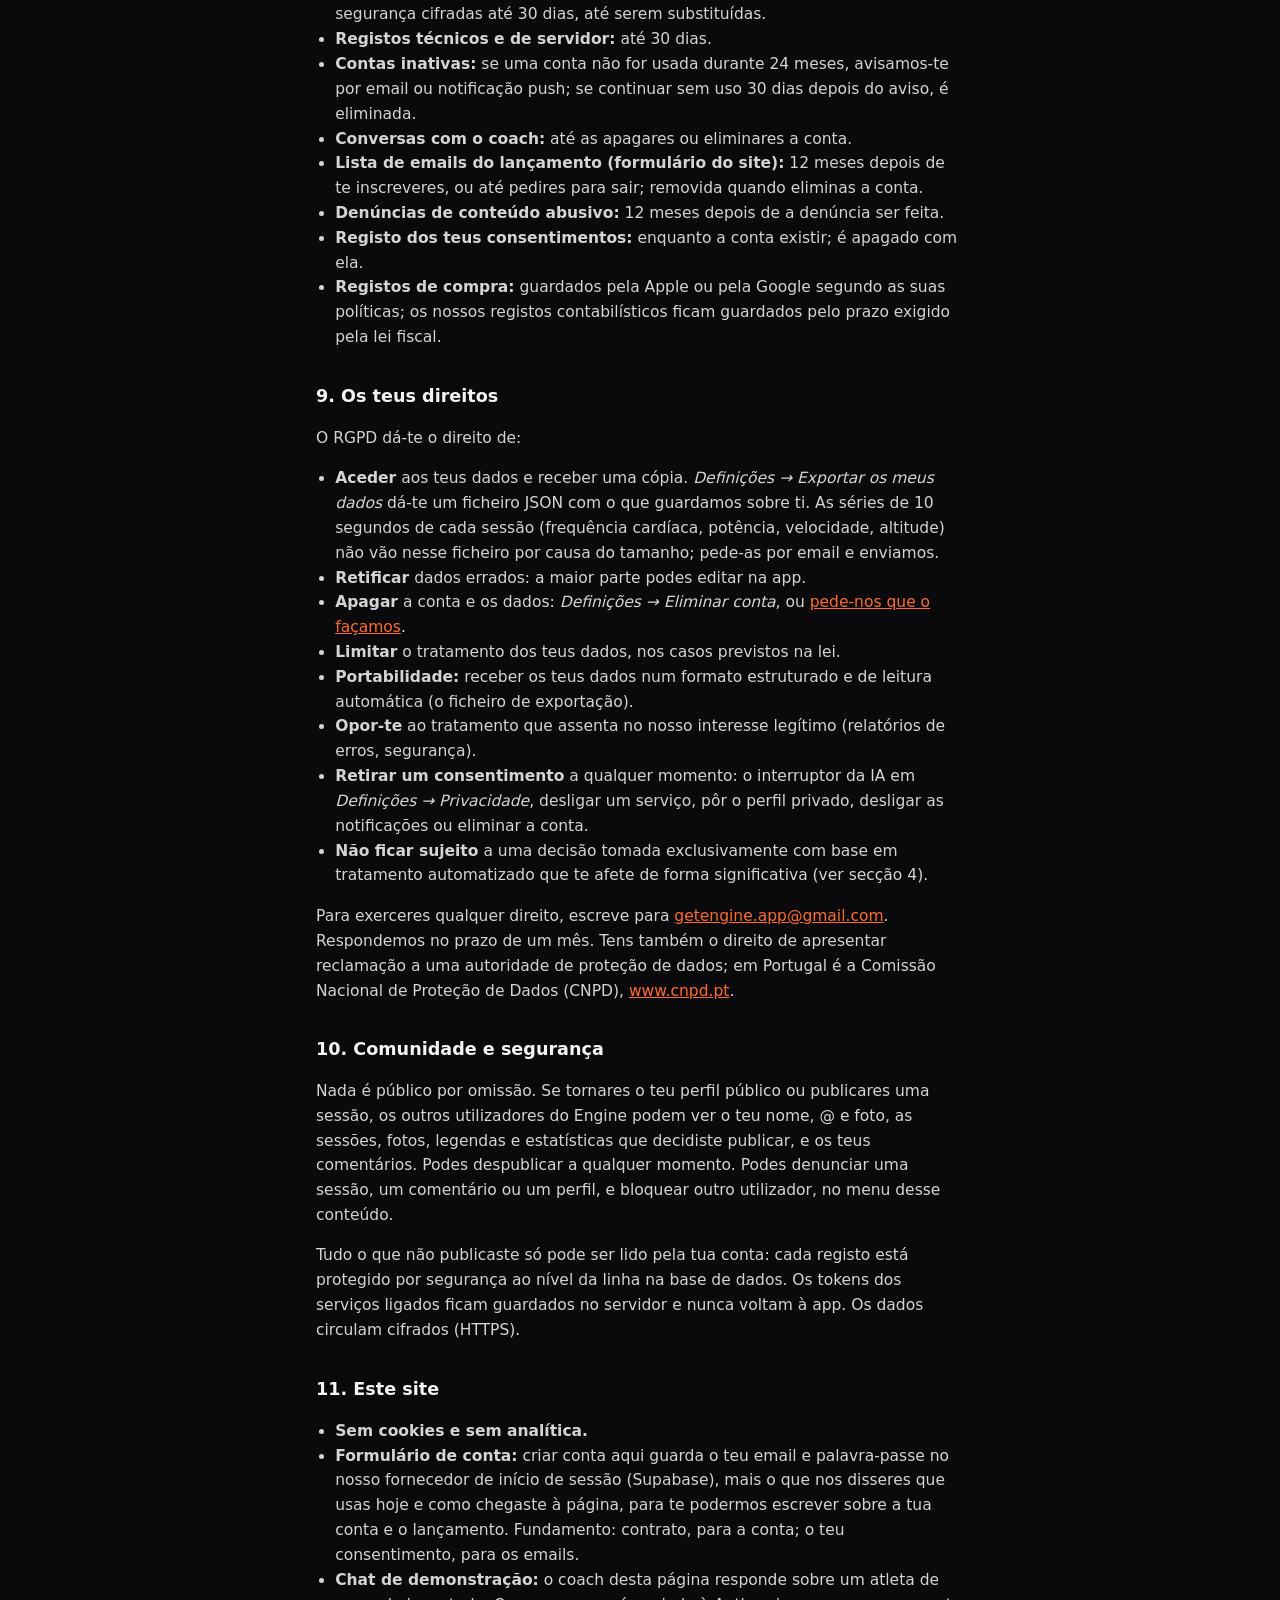
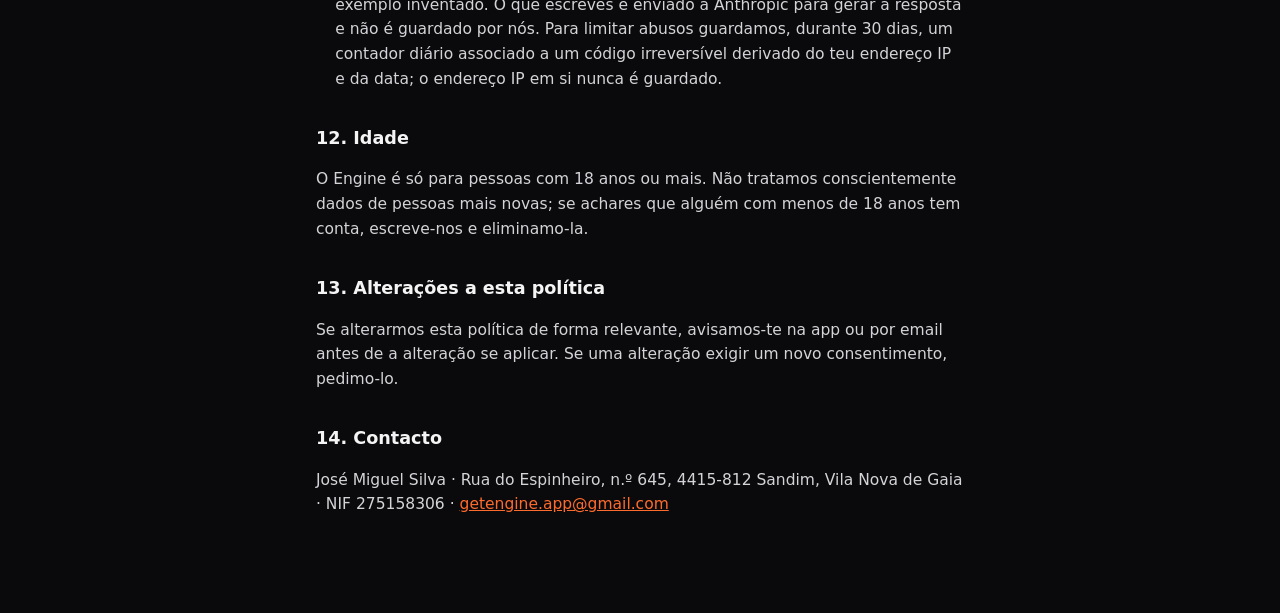
==== commit 111554d9: "Launch site: live turbine hero, everything Engine does in one phone, adaptive week, try-the-coach ch" ====
--- a/privacy.html
+++ b/privacy.html
@@ -1,6 +1,14 @@
 <!doctype html>
 <html lang="en">
 <head>
+  <!--
+    DRAFT rewritten 2026-11-19 from what the app's code does. NOT verified legal text:
+    to be reviewed by a lawyer before launch.
+    Retention periods (section 8) approved by the founder on 2026-11-21 and enforced by
+    supabase/functions/retention-cron (numbers in supabase/functions/_shared/retentionPolicy.ts).
+    Unverified statements are marked with "TO CONFIRM" comments next to them.
+    Portuguese version: same page, from <h1 id="pt"> (same pattern as terms.html).
+  -->
   <meta charset="utf-8" />
   <meta name="viewport" content="width=device-width, initial-scale=1" />
   <title>Engine Privacy Policy</title>
@@ -12,73 +20,275 @@
   <main class="doc">
     <a class="back" href="./">Engine</a>
     <h1>Privacy Policy</h1>
-    <p class="meta">Last updated: 3 October 2026</p>
-
-    <p>Engine is a training, readiness and nutrition app for endurance athletes who also train strength. This policy explains what data the app uses, why, who processes it on our behalf, and the rights you have over it. We do not sell your data and we do not show advertising.</p>
-
-    <h2>1. Data we collect</h2>
-    <ul>
-      <li><strong>Account:</strong> email address and sign-in method (email, Apple or Google).</li>
-      <li><strong>Profile you enter:</strong> age, sex, height, weight, thresholds (critical power, critical speed, CSS, heart-rate thresholds, lab tests), goals, nutrition targets, injuries and notes you choose to give the coach.</li>
-      <li><strong>Training:</strong> sessions you log in the app (including strength sets and loads) and sessions imported from services you connect.</li>
-      <li><strong>Health and recovery:</strong> heart-rate variability, resting heart rate, sleep and workouts read from Apple Health or Health Connect, only with the permissions you grant on your device.</li>
-      <li><strong>Nutrition:</strong> meals and foods you log.</li>
-      <li><strong>Daily check-in:</strong> how you rate sleep, stress, fatigue, mood and soreness.</li>
-      <li><strong>Coach conversations:</strong> the questions you ask the AI coach and its answers.</li>
-      <li><strong>Technical:</strong> crash and error reports, and a push-notification token if you allow notifications.</li>
-    </ul>
-
-    <h2>2. Connected services</h2>
+    <p class="meta">Last updated: 19 November 2026 · <a href="#pt">Português</a></p>
+
+    <p>Engine is a training, readiness and nutrition app for endurance athletes who also train strength. This policy explains what data the app and this website use, why, on what legal basis, who receives it, how long it is kept and the rights you have over it. We do not sell your data and we do not show advertising.</p>
+
+    <h2>1. Who is responsible for your data</h2>
+    <p>The data controller is <strong>José Miguel Silva</strong>, Rua do Espinheiro, n.º 645, 4415-812 Sandim, Vila Nova de Gaia, Portugal, tax number (NIF) 275158306. Contact for any privacy question or request: <a href="mailto:getengine.app@gmail.com">getengine.app@gmail.com</a>. We have not appointed a data protection officer; requests go to that address.</p>
+
+    <h2>2. Data we use</h2>
+    <p><strong>Needed to use the app</strong> (without it we cannot run your account or calculate anything):</p>
+    <ul>
+      <li><strong>Account:</strong> email address and password, or the identifier and email that Apple or Google give us if you sign in with them.</li>
+      <li><strong>Basic profile:</strong> the name you choose, age (you must be 18 or over), sex, height, weight, everyday activity level, the sports you practise, your goal and weekly availability.</li>
+    </ul>
+    <p><strong>Optional</strong> (the app works without each of these; you give them only if you want the feature):</p>
+    <ul>
+      <li><strong>Thresholds and tests:</strong> critical power, critical speed, CSS, heart-rate thresholds, lab tests.</li>
+      <li><strong>Training:</strong> sessions you log in the app (including strength sets and loads, exercises you create, routes and GPX files) and sessions imported from services you connect, with their heart-rate, power, speed and altitude series.</li>
+      <li><strong>Health and recovery:</strong> heart-rate variability, resting heart rate, sleep, body weight and workouts read from Apple Health or Health Connect, only with the permissions you grant on your device, or received from a service you connect.</li>
+      <li><strong>Nutrition:</strong> meals and foods you log, and your nutrition goal.</li>
+      <li><strong>Daily check-in and session feedback:</strong> how you rate sleep, stress, fatigue, mood, soreness, effort and how a session felt; gut tolerance notes.</li>
+      <li><strong>Notes for the coach:</strong> injuries and anything else you choose to write down for it.</li>
+      <li><strong>AI coach:</strong> your questions and its answers, images and PDFs you attach, and voice notes you record (see section 5).</li>
+      <li><strong>Community:</strong> a public @handle, photo, bio, the sessions, photos, captions and stats you choose to publish, your comments, the users you block and the reports you send.</li>
+      <li><strong>Subscription:</strong> your plan, its status and renewal date. We never see your card or bank details: payment is handled by Apple or Google.</li>
+      <li><strong>Technical:</strong> crash and error reports, a push-notification token if you allow notifications, and a record of the consents you give or withdraw (which one, when, and the version of the text you saw).</li>
+    </ul>
+    <p>Health, training and nutrition data are health data, a special category under the GDPR. We process them only with your explicit consent, asked in the app before you enter the first number.</p>
+
+    <h2>3. Why we use it and on what legal basis</h2>
+    <ul>
+      <li><strong>Running your account and subscription</strong> (sign-in, storing and showing your data, support, your plan) — performance of our contract with you, Art. 6(1)(b) GDPR.</li>
+      <li><strong>Calculating training load, thresholds, zones, readiness and nutrition targets from your health, training and nutrition data</strong> — your explicit consent, Art. 9(2)(a) and 6(1)(a). You withdraw it by deleting your account.</li>
+      <li><strong>The AI coach, automatic workout summaries, the weekly review and attachments</strong> — your separate consent, Art. 6(1)(a) and 9(2)(a). Off by default; on and off at any time in <em>Settings → Privacy</em>.</li>
+      <li><strong>Voice notes to the coach</strong> — the same AI consent, and only when you use the microphone.</li>
+      <li><strong>Connected services</strong> (importing your data, and sending planned workouts to intervals.icu) — your consent, given when you connect each service and withdrawn by disconnecting it.</li>
+      <li><strong>Publishing in the community</strong> — your consent, given when you make your profile or a session public and withdrawn by making it private again.</li>
+      <li><strong>Push notifications and emails about the launch</strong> — your consent (the device permission; the box on the website form).</li>
+      <li><strong>Error reports, abuse prevention, usage limits and security</strong> — our legitimate interest in keeping the service working and safe, Art. 6(1)(f). You can object (section 9).</li>
+      <li><strong>Reviewing reports of abusive content</strong> — our legitimate interest and legal obligations as a host of user content.</li>
+      <li><strong>Invoicing and accounting records</strong> — legal obligation, Art. 6(1)(c).</li>
+    </ul>
+    <p>Withdrawing a consent does not affect what was done before you withdrew it.</p>
+
+    <h2>4. Profiling and automated decisions</h2>
+    <p>Engine automatically calculates scores and estimates about you — readiness, training load, zones, thresholds, calorie and nutrient targets — and the coach writes suggestions from them. These are information for you. The coach proposes and you decide: a change to your plan is applied only when you accept it. Nothing in Engine takes a decision about you that has legal effects or similarly significant effects without a person involved.</p>
+
+    <h2>5. The AI coach</h2>
+    <p>The coach is powered by Claude, a model made by Anthropic. It is off until you turn it on. With your AI consent:</p>
+    <ul>
+      <li><strong>When you ask the coach something</strong>, the relevant parts of your profile, recent training, health and recovery data, nutrition, planned sessions, notes and the conversation are sent to Anthropic to generate the answer. If you attach images or PDFs (Pro plan), they are sent too. To answer some questions the coach can search the web through Anthropic; the search terms are written by the model.</li>
+      <li><strong>Automatic workout summary:</strong> when a new workout arrives, a one-sentence summary is generated from that workout's figures, your effort rating and what was planned for that day.</li>
+      <li><strong>Weekly review:</strong> once a week, a review of the week that ended is generated from the same kinds of data.</li>
+      <li><strong>Voice notes:</strong> when you use the microphone, the audio is sent to OpenAI to be turned into text. Engine does not keep the audio.</li>
+    </ul>
+    <!-- TO CONFIRM against the signed Anthropic and OpenAI terms/DPAs: no training on API data; their retention periods. -->
+    <p>Anthropic and OpenAI process this data as our processors, in the United States, under the European Commission's standard contractual clauses. Under their commercial terms they do not use it to train their models. If you turn the AI switch off, nothing more is sent to either of them, the three features above stop, and the rest of the app keeps working.</p>
+
+    <h2>6. Connected services</h2>
     <p>You decide which services to connect, and you can disconnect them at any time in <em>Settings → Connections</em> or in that service's own settings. We only receive what you authorise.</p>
     <ul>
-      <li><strong>Apple Health / Health Connect:</strong> HRV, resting heart rate, sleep and workouts.</li>
-      <li><strong>Strava:</strong> your activities, for display to you only. Strava data is never sent to the AI coach, is never shown to other users, and is kept for at most 7 days, as required by Strava's API terms.</li>
-      <li><strong>intervals.icu, Garmin, Polar, Oura, WHOOP and other wearables</strong> (where available): activities and wellness data, according to the scopes you approve.</li>
-    </ul>
-
-    <h2>3. How we use it</h2>
-    <ul>
-      <li>To calculate your training load, thresholds, zones, readiness and daily nutrition targets.</li>
-      <li>To show your data back to you across the app.</li>
-      <li>To let the AI coach answer your questions and adjust your plan (see section 4).</li>
-      <li>To publish a session or profile to the community, only when you choose to.</li>
-      <li>To keep the app working and fix errors.</li>
-    </ul>
-    <p>The legal bases are your consent (health data, connected services, the AI coach) and the performance of our contract with you (running your account and subscription).</p>
-
-    <h2>4. The AI coach</h2>
-    <p>The coach is powered by Claude, a model made by Anthropic. When you use the coach, the relevant parts of your profile, recent training (excluding Strava data), physiology, nutrition, planned sessions and notes are sent to Anthropic to generate the answer. Anthropic processes this data as our service provider and does not use it to train its models. You can withdraw your consent at any time in <em>Settings → AI coach</em>: nothing more is sent to Anthropic or OpenAI, and the rest of the app keeps working without it.</p>
-
-    <h2>5. Who processes your data</h2>
-    <ul>
-      <li><strong>Supabase</strong> — database, sign-in and server functions. Data stored in the EU (Ireland).</li>
-      <li><strong>Apple and Google</strong> — sign-in, only if you choose Sign in with Apple or Google.</li>
-      <li><strong>Open Food Facts</strong> — when you scan a barcode, only the barcode number is sent to look up the product.</li>
-      <li><strong>Anthropic</strong> — AI coach (United States).</li>
-      <li><strong>OpenAI</strong> — turns voice messages to the coach into text, only when you use the microphone (United States). The audio is not kept by Engine.</li>
-      <li><strong>RevenueCat, Apple App Store and Google Play</strong> — subscriptions and purchases.</li>
-      <li><strong>Sentry</strong> — crash and error reports.</li>
-      <li><strong>Expo</strong> — delivery of push notifications.</li>
-    </ul>
-    <p>Where data leaves the EU, it is protected by the European Commission's standard contractual clauses or an equivalent safeguard.</p>
-
-    <h2>6. Community</h2>
-    <p>Nothing is public by default. If you set up a public profile or publish a session, other users can see what you chose to share (for example the photo, caption and metrics you selected). You can unpublish at any time. You can report a session, comment or profile, and block another user, from the menu on that content; we review reports and remove abusive content.</p>
-
-    <h2>7. Security and retention</h2>
-    <p>Each record is protected by row-level security so only your account can read it. Tokens for connected services are stored server-side. We keep your data while your account exists. When you delete your account, your data is deleted from our systems and we revoke Engine's access to the services you connected.</p>
-
-    <h2>8. Your rights</h2>
-    <ul>
-      <li>Access, correct or export your data. Export: <em>Settings → Export my data</em> gives you a JSON file with everything we hold about you.</li>
-      <li>Delete your account and data in the app: <em>Settings → Delete account</em>.</li>
-      <li>Withdraw consent for any connected service or the AI coach at any time.</li>
-      <li>Complain to your data-protection authority (in Portugal, the CNPD).</li>
-    </ul>
-    <p>Engine is only for people aged 18 and over.</p>
-
-    <h2>9. Contact</h2>
-    <p>Questions or requests: <a href="mailto:getengine.app@gmail.com">getengine.app@gmail.com</a></p>
+      <li><strong>Apple Health / Health Connect:</strong> HRV, resting heart rate, sleep, weight and workouts, read on your device with the permissions you grant.</li>
+      <li><strong>intervals.icu:</strong> a source and a destination. We import your activities and wellness data (HRV, resting heart rate, sleep, weight) from it, and, if you use the feature, we send your planned workouts to your intervals.icu calendar so they reach your watch. Strength sessions are never sent. Devices such as Garmin reach Engine only through intervals.icu.</li>
+      <li><strong>Polar and, once available, Wahoo and Suunto</strong> (when connected): activities and recovery data, according to the scopes you approve.</li>
+      <li><strong>Strava:</strong> Engine does not connect to Strava. Data previously imported from Strava has been deleted.</li>
+    </ul>
+    <p>Each of these services is an independent controller of the data it holds; its own privacy policy applies to it.</p>
+
+    <h2>7. Who receives your data</h2>
+    <p>We use the following providers. Each receives only what is listed.</p>
+    <ul>
+      <li><strong>Supabase</strong> — database, sign-in, file storage and server functions. Receives all the data in section 2. Stored in the EU (Ireland).</li>
+      <li><strong>Anthropic</strong> (United States) — AI coach, automatic workout summaries, weekly review and attachments, as described in section 5; and the demo chat on this website (section 11). Standard contractual clauses.</li>
+      <li><strong>OpenAI</strong> (United States) — the audio of voice notes, to transcribe them. Standard contractual clauses.</li>
+      <!-- TO CONFIRM: that the Sentry project is in the EU (Germany) region. The DSN is not in the repository. -->
+      <li><strong>Sentry</strong> — crash, error and performance reports: technical details of the device and the app. Stored in the EU (Germany). By default no personal identifiers (name, email, IP address) are attached.</li>
+      <li><strong>RevenueCat</strong> (United States) — subscription status: your account identifier and purchase history. Standard contractual clauses.</li>
+      <li><strong>Apple App Store and Google Play</strong> — purchases and payment, as independent controllers.</li>
+      <li><strong>Apple and Google</strong> — sign-in, only if you choose Sign in with Apple or Google, and delivery of push notifications to your device.</li>
+      <li><strong>Expo</strong> (United States) — push notifications (your device's push token and the title and text of each notification) and app updates (your device asks Expo's servers for the update, which shows them its IP address, platform and app version). Standard contractual clauses.</li>
+      <li><strong>Open Food Facts</strong> (France) — when you scan a barcode, your device sends the barcode number to look up the product. Nothing about your account is sent.</li>
+      <li><strong>GitHub Pages</strong> (GitHub, United States) — hosts this website, and as host sees the IP address of visitors. Standard contractual clauses.</li>
+      <li><strong>The services you connect</strong> (section 6).</li>
+    </ul>
+    <!-- TO CONFIRM: a signed DPA with each processor above, and the transfer mechanism each one actually relies on (SCCs and/or EU–US Data Privacy Framework). -->
+    <p>Where data leaves the European Economic Area, it is protected by the European Commission's standard contractual clauses or by an adequacy decision. You can ask us for a copy of the safeguards. We do not share your data with anyone else, except where the law requires it.</p>
+
+    <h2>8. How long we keep it</h2>
+    <!-- Enforced by supabase/functions/retention-cron; change _shared/retentionPolicy.ts and delete-account.html together with this list. -->
+    <ul>
+      <li><strong>Account data:</strong> while your account exists. When you delete your account it is deleted from our live systems immediately, and Engine's access to the services you connected is revoked.</li>
+      <li><strong>Backups:</strong> deleted data can remain in encrypted backups for up to 30 days before being overwritten.</li>
+      <li><strong>Server and technical logs:</strong> up to 30 days.</li>
+      <li><strong>Inactive accounts:</strong> if an account is not used for 24 months, we warn you by email or push notification; if it is still not used 30 days after the warning, it is deleted.</li>
+      <li><strong>Coach conversations:</strong> until you delete them or your account.</li>
+      <li><strong>Launch email list (website form):</strong> 12 months after you sign up, or until you ask to be removed; removed when you delete your account.</li>
+      <li><strong>Reports of abusive content:</strong> 12 months after the report is made.</li>
+      <li><strong>Record of your consents:</strong> while your account exists; deleted with it.</li>
+      <li><strong>Purchase records:</strong> kept by Apple or Google under their own policies; our accounting records are kept for the period required by tax law.</li>
+    </ul>
+
+    <h2>9. Your rights</h2>
+    <p>Under the GDPR you have the right to:</p>
+    <ul>
+      <li><strong>Access</strong> your data and receive a copy. <em>Settings → Export my data</em> gives you a JSON file with what we hold about you. The 10-second series of each session (heart rate, power, speed, altitude) are not in that file because of their size; ask us by email and we will send them.</li>
+      <li><strong>Correct</strong> data that is wrong: most of it you can edit in the app.</li>
+      <li><strong>Delete</strong> your account and data: <em>Settings → Delete account</em>, or <a href="delete-account.html">ask us to do it</a>.</li>
+      <li><strong>Restrict</strong> the processing of your data, in the cases the law provides for.</li>
+      <li><strong>Portability:</strong> receive your data in a structured, machine-readable format (the export file).</li>
+      <li><strong>Object</strong> to processing based on our legitimate interest (error reports, security).</li>
+      <li><strong>Withdraw a consent</strong> at any time: the AI switch in <em>Settings → Privacy</em>, disconnecting a service, making your profile private, turning notifications off, or deleting your account.</li>
+      <li><strong>Not be subject</strong> to a decision based solely on automated processing that significantly affects you (see section 4).</li>
+    </ul>
+    <p>To exercise any right, write to <a href="mailto:getengine.app@gmail.com">getengine.app@gmail.com</a>. We answer within one month. You also have the right to complain to a data-protection authority; in Portugal that is the Comissão Nacional de Proteção de Dados (CNPD), <a href="https://www.cnpd.pt">www.cnpd.pt</a>.</p>
+
+    <h2>10. Community and security</h2>
+    <p>Nothing is public by default. If you make your profile public or publish a session, other Engine users can see your name, @handle and photo, and the sessions, photos, captions and stats you chose to publish, and your comments. You can unpublish at any time. You can report a session, comment or profile, and block another user, from the menu on that content.</p>
+    <p>Everything you have not published can be read only by your account: each record is protected by row-level security in the database. Tokens for connected services are stored server-side and never sent back to the app. Data travels encrypted (HTTPS).</p>
+
+    <h2>11. This website</h2>
+    <ul>
+      <li><strong>No cookies and no analytics.</strong></li>
+      <li><strong>Account form:</strong> creating an account here stores your email and password with our sign-in provider (Supabase), plus what you tell us you use today and how you reached the page, so that we can email you about your account and the launch. Legal basis: contract for the account, your consent for the emails.</li>
+      <li><strong>Demo chat:</strong> the coach on this page answers about an invented sample athlete. What you type is sent to Anthropic to generate the answer and is not stored by us. To limit abuse we keep, for 30 days, a daily counter tied to a one-way code derived from your IP address and the date; the IP address itself is never stored.</li>
+    </ul>
+
+    <h2>12. Age</h2>
+    <p>Engine is only for people aged 18 and over. We do not knowingly process data of anyone younger; if you believe someone under 18 has an account, write to us and we will delete it.</p>
+
+    <h2>13. Changes to this policy</h2>
+    <p>If we change this policy in a way that matters, we tell you in the app or by email before the change applies. If a change needs a new consent, we ask for it.</p>
+
+    <h2>14. Contact</h2>
+    <p>José Miguel Silva · Rua do Espinheiro, n.º 645, 4415-812 Sandim, Vila Nova de Gaia · NIF 275158306 · <a href="mailto:getengine.app@gmail.com">getengine.app@gmail.com</a></p>
+
+    <h1 id="pt" lang="pt-PT">Política de Privacidade</h1>
+    <div lang="pt-PT">
+    <p class="meta">Última atualização: 19 de novembro de 2026</p>
+
+    <p>O Engine é uma app de treino, prontidão e nutrição para atletas de endurance que também treinam força. Esta política explica que dados a app e este site usam, para quê, com que fundamento legal, quem os recebe, durante quanto tempo ficam guardados e que direitos tens sobre eles. Não vendemos os teus dados e não mostramos publicidade.</p>
+
+    <h2>1. Quem é responsável pelos teus dados</h2>
+    <p>O responsável pelo tratamento é <strong>José Miguel Silva</strong>, Rua do Espinheiro, n.º 645, 4415-812 Sandim, Vila Nova de Gaia, Portugal, NIF 275158306. Contacto para qualquer questão ou pedido sobre privacidade: <a href="mailto:getengine.app@gmail.com">getengine.app@gmail.com</a>. Não foi designado um encarregado de proteção de dados; os pedidos seguem para esse endereço.</p>
+
+    <h2>2. Dados que usamos</h2>
+    <p><strong>Necessários para usar a app</strong> (sem eles não conseguimos gerir a tua conta nem calcular nada):</p>
+    <ul>
+      <li><strong>Conta:</strong> email e palavra-passe, ou o identificador e o email que a Apple ou a Google nos dão se entrares com elas.</li>
+      <li><strong>Perfil base:</strong> o nome que escolheres, idade (tens de ter 18 anos ou mais), sexo, altura, peso, nível de atividade no dia a dia, os desportos que praticas, o teu objetivo e a disponibilidade semanal.</li>
+    </ul>
+    <p><strong>Opcionais</strong> (a app funciona sem cada um deles; só os dás se quiseres a funcionalidade):</p>
+    <ul>
+      <li><strong>Limiares e testes:</strong> potência crítica, velocidade crítica, CSS, limiares de frequência cardíaca, testes de laboratório.</li>
+      <li><strong>Treino:</strong> sessões que registas na app (incluindo séries e cargas de força, exercícios que criares, rotas e ficheiros GPX) e sessões importadas dos serviços que ligares, com as respetivas séries de frequência cardíaca, potência, velocidade e altitude.</li>
+      <li><strong>Saúde e recuperação:</strong> variabilidade da frequência cardíaca, frequência cardíaca de repouso, sono, peso e treinos lidos do Apple Health ou do Health Connect, só com as permissões que deres no teu dispositivo, ou recebidos de um serviço que ligares.</li>
+      <li><strong>Nutrição:</strong> refeições e alimentos que registas, e o teu objetivo nutricional.</li>
+      <li><strong>Check-in diário e avaliação das sessões:</strong> como avalias o sono, o stress, a fadiga, o humor, as dores musculares, o esforço e como correu uma sessão; notas de tolerância gastrointestinal.</li>
+      <li><strong>Notas para o coach:</strong> lesões e tudo o que decidires escrever para ele.</li>
+      <li><strong>Coach de IA:</strong> as tuas perguntas e as respostas, as imagens e PDF que anexares e as notas de voz que gravares (ver secção 5).</li>
+      <li><strong>Comunidade:</strong> um @ público, foto, bio, as sessões, fotos, legendas e estatísticas que decidires publicar, os teus comentários, os utilizadores que bloqueias e as denúncias que envias.</li>
+      <li><strong>Subscrição:</strong> o teu plano, o estado e a data de renovação. Nunca vemos os dados do teu cartão ou conta bancária: o pagamento é tratado pela Apple ou pela Google.</li>
+      <li><strong>Técnicos:</strong> relatórios de falhas e erros, um token de notificações push se as permitires, e o registo dos consentimentos que dás ou retiras (qual, quando e a versão do texto que viste).</li>
+    </ul>
+    <p>Os dados de saúde, treino e nutrição são dados de saúde, uma categoria especial no RGPD. Só os tratamos com o teu consentimento explícito, pedido na app antes de escreveres o primeiro número.</p>
+
+    <h2>3. Para que os usamos e com que fundamento legal</h2>
+    <ul>
+      <li><strong>Gerir a tua conta e subscrição</strong> (início de sessão, guardar e mostrar os teus dados, apoio, o teu plano) — execução do contrato contigo, art. 6.º, n.º 1, al. b) do RGPD.</li>
+      <li><strong>Calcular carga de treino, limiares, zonas, prontidão e objetivos nutricionais a partir dos teus dados de saúde, treino e nutrição</strong> — o teu consentimento explícito, art. 9.º, n.º 2, al. a) e art. 6.º, n.º 1, al. a). Podes retirá-lo eliminando a conta.</li>
+      <li><strong>O coach de IA, os resumos automáticos de treino, a revisão semanal e os anexos</strong> — o teu consentimento separado, art. 6.º, n.º 1, al. a) e art. 9.º, n.º 2, al. a). Desligado por omissão; ligas e desligas a qualquer momento em <em>Definições → Privacidade</em>.</li>
+      <li><strong>Notas de voz para o coach</strong> — o mesmo consentimento à IA, e só quando usas o microfone.</li>
+      <li><strong>Serviços ligados</strong> (importar os teus dados e enviar os treinos planeados para o intervals.icu) — o teu consentimento, dado quando ligas cada serviço e retirado quando o desligas.</li>
+      <li><strong>Publicar na comunidade</strong> — o teu consentimento, dado quando tornas público o perfil ou uma sessão e retirado quando os voltas a pôr privados.</li>
+      <li><strong>Notificações push e emails sobre o lançamento</strong> — o teu consentimento (a permissão do dispositivo; a caixa do formulário do site).</li>
+      <li><strong>Relatórios de erros, prevenção de abusos, limites de utilização e segurança</strong> — o nosso interesse legítimo em manter o serviço a funcionar e seguro, art. 6.º, n.º 1, al. f). Podes opor-te (secção 9).</li>
+      <li><strong>Analisar denúncias de conteúdo abusivo</strong> — o nosso interesse legítimo e as obrigações legais de quem aloja conteúdo de utilizadores.</li>
+      <li><strong>Faturação e registos contabilísticos</strong> — obrigação legal, art. 6.º, n.º 1, al. c).</li>
+    </ul>
+    <p>Retirar um consentimento não afeta o que foi feito antes de o retirares.</p>
+
+    <h2>4. Definição de perfis e decisões automatizadas</h2>
+    <p>O Engine calcula automaticamente pontuações e estimativas sobre ti — prontidão, carga de treino, zonas, limiares, objetivos de calorias e nutrientes — e o coach escreve sugestões a partir delas. São informação para ti. O coach propõe e tu decides: uma alteração ao teu plano só é aplicada quando a aceitas. Nada no Engine toma, sem intervenção humana, uma decisão sobre ti que produza efeitos jurídicos ou que te afete de forma igualmente significativa.</p>
+
+    <h2>5. O coach de IA</h2>
+    <p>O coach usa o Claude, um modelo da Anthropic. Fica desligado até o ligares. Com o teu consentimento à IA:</p>
+    <ul>
+      <li><strong>Quando perguntas alguma coisa ao coach</strong>, a parte relevante do teu perfil, treino recente, dados de saúde e recuperação, nutrição, sessões planeadas, notas e a conversa é enviada à Anthropic para gerar a resposta. Se anexares imagens ou PDF (plano Pro), também são enviados. Para responder a algumas perguntas o coach pode pesquisar na web através da Anthropic; os termos de pesquisa são escritos pelo modelo.</li>
+      <li><strong>Resumo automático do treino:</strong> quando chega um treino novo, é gerada uma frase de resumo a partir dos números desse treino, da tua avaliação do esforço e do que estava planeado para esse dia.</li>
+      <li><strong>Revisão semanal:</strong> uma vez por semana é gerada uma revisão da semana que terminou, a partir do mesmo tipo de dados.</li>
+      <li><strong>Notas de voz:</strong> quando usas o microfone, o áudio é enviado à OpenAI para ser convertido em texto. O Engine não guarda o áudio.</li>
+    </ul>
+    <!-- A CONFIRMAR nos termos/DPA assinados com a Anthropic e a OpenAI: não treinam com dados da API; prazos de conservação delas. -->
+    <p>A Anthropic e a OpenAI tratam estes dados como nossos subcontratantes, nos Estados Unidos, ao abrigo das cláusulas contratuais-tipo da Comissão Europeia. Nos termos comerciais de ambas, não os usam para treinar os seus modelos. Se desligares o interruptor da IA, nada mais é enviado a nenhuma delas, as três funcionalidades acima param e o resto da app continua a funcionar.</p>
+
+    <h2>6. Serviços ligados</h2>
+    <p>És tu que decides que serviços ligar, e podes desligá-los a qualquer momento em <em>Definições → Ligações</em> ou nas definições do próprio serviço. Só recebemos o que autorizares.</p>
+    <ul>
+      <li><strong>Apple Health / Health Connect:</strong> HRV, frequência cardíaca de repouso, sono, peso e treinos, lidos no teu dispositivo com as permissões que deres.</li>
+      <li><strong>intervals.icu:</strong> é origem e destino. Importamos de lá as tuas atividades e dados de bem-estar (HRV, frequência cardíaca de repouso, sono, peso) e, se usares a funcionalidade, enviamos os teus treinos planeados para o teu calendário do intervals.icu, para chegarem ao relógio. As sessões de força nunca são enviadas. Dispositivos como os da Garmin só chegam ao Engine através do intervals.icu.</li>
+      <li><strong>Polar e, quando disponíveis, Wahoo e Suunto</strong> (quando ligados): atividades e dados de recuperação, de acordo com as permissões que aprovares.</li>
+      <li><strong>Strava:</strong> o Engine não se liga ao Strava. Os dados antes importados do Strava foram apagados.</li>
+    </ul>
+    <p>Cada um destes serviços é responsável autónomo pelos dados que guarda; aplica-se-lhe a sua própria política de privacidade.</p>
+
+    <h2>7. Quem recebe os teus dados</h2>
+    <p>Usamos os seguintes fornecedores. Cada um recebe apenas o que está indicado.</p>
+    <ul>
+      <li><strong>Supabase</strong> — base de dados, início de sessão, armazenamento de ficheiros e funções de servidor. Recebe todos os dados da secção 2. Guardados na UE (Irlanda).</li>
+      <li><strong>Anthropic</strong> (Estados Unidos) — coach de IA, resumos automáticos de treino, revisão semanal e anexos, como descrito na secção 5; e o chat de demonstração deste site (secção 11). Cláusulas contratuais-tipo.</li>
+      <li><strong>OpenAI</strong> (Estados Unidos) — o áudio das notas de voz, para as transcrever. Cláusulas contratuais-tipo.</li>
+      <!-- A CONFIRMAR: que o projeto Sentry está na região UE (Alemanha). O DSN não está no repositório. -->
+      <li><strong>Sentry</strong> — relatórios de falhas, erros e desempenho: dados técnicos do dispositivo e da app. Guardados na UE (Alemanha). Por omissão não são anexados identificadores pessoais (nome, email, endereço IP).</li>
+      <li><strong>RevenueCat</strong> (Estados Unidos) — estado da subscrição: o identificador da tua conta e o histórico de compras. Cláusulas contratuais-tipo.</li>
+      <li><strong>Apple App Store e Google Play</strong> — compras e pagamento, como responsáveis autónomos.</li>
+      <li><strong>Apple e Google</strong> — início de sessão, só se escolheres entrar com a Apple ou a Google, e entrega das notificações push no teu dispositivo.</li>
+      <li><strong>Expo</strong> (Estados Unidos) — notificações push (o token push do teu dispositivo e o título e texto de cada notificação) e atualizações da app (o teu dispositivo pede a atualização aos servidores da Expo, que ficam a ver o endereço IP, a plataforma e a versão da app). Cláusulas contratuais-tipo.</li>
+      <li><strong>Open Food Facts</strong> (França) — quando lês um código de barras, o teu dispositivo envia o número do código para encontrar o produto. Nada sobre a tua conta é enviado.</li>
+      <li><strong>GitHub Pages</strong> (GitHub, Estados Unidos) — aloja este site e, como alojamento, vê o endereço IP de quem o visita. Cláusulas contratuais-tipo.</li>
+      <li><strong>Os serviços que ligares</strong> (secção 6).</li>
+    </ul>
+    <!-- A CONFIRMAR: DPA assinado com cada subcontratante acima, e o mecanismo de transferência em que cada um realmente assenta (cláusulas-tipo e/ou Data Privacy Framework UE–EUA). -->
+    <p>Quando os dados saem do Espaço Económico Europeu, ficam protegidos pelas cláusulas contratuais-tipo da Comissão Europeia ou por uma decisão de adequação. Podes pedir-nos cópia das garantias. Não partilhamos os teus dados com mais ninguém, exceto quando a lei o exigir.</p>
+
+    <h2>8. Durante quanto tempo os guardamos</h2>
+    <ul>
+      <li><strong>Dados da conta:</strong> enquanto a conta existir. Quando eliminas a conta, são apagados de imediato dos nossos sistemas em produção, e o acesso do Engine aos serviços que ligaste é revogado.</li>
+      <li><strong>Cópias de segurança:</strong> os dados apagados podem permanecer em cópias de segurança cifradas até 30 dias, até serem substituídas.</li>
+      <li><strong>Registos técnicos e de servidor:</strong> até 30 dias.</li>
+      <li><strong>Contas inativas:</strong> se uma conta não for usada durante 24 meses, avisamos-te por email ou notificação push; se continuar sem uso 30 dias depois do aviso, é eliminada.</li>
+      <li><strong>Conversas com o coach:</strong> até as apagares ou eliminares a conta.</li>
+      <li><strong>Lista de emails do lançamento (formulário do site):</strong> 12 meses depois de te inscreveres, ou até pedires para sair; removida quando eliminas a conta.</li>
+      <li><strong>Denúncias de conteúdo abusivo:</strong> 12 meses depois de a denúncia ser feita.</li>
+      <li><strong>Registo dos teus consentimentos:</strong> enquanto a conta existir; é apagado com ela.</li>
+      <li><strong>Registos de compra:</strong> guardados pela Apple ou pela Google segundo as suas políticas; os nossos registos contabilísticos ficam guardados pelo prazo exigido pela lei fiscal.</li>
+    </ul>
+
+    <h2>9. Os teus direitos</h2>
+    <p>O RGPD dá-te o direito de:</p>
+    <ul>
+      <li><strong>Aceder</strong> aos teus dados e receber uma cópia. <em>Definições → Exportar os meus dados</em> dá-te um ficheiro JSON com o que guardamos sobre ti. As séries de 10 segundos de cada sessão (frequência cardíaca, potência, velocidade, altitude) não vão nesse ficheiro por causa do tamanho; pede-as por email e enviamos.</li>
+      <li><strong>Retificar</strong> dados errados: a maior parte podes editar na app.</li>
+      <li><strong>Apagar</strong> a conta e os dados: <em>Definições → Eliminar conta</em>, ou <a href="delete-account.html#pt">pede-nos que o façamos</a>.</li>
+      <li><strong>Limitar</strong> o tratamento dos teus dados, nos casos previstos na lei.</li>
+      <li><strong>Portabilidade:</strong> receber os teus dados num formato estruturado e de leitura automática (o ficheiro de exportação).</li>
+      <li><strong>Opor-te</strong> ao tratamento que assenta no nosso interesse legítimo (relatórios de erros, segurança).</li>
+      <li><strong>Retirar um consentimento</strong> a qualquer momento: o interruptor da IA em <em>Definições → Privacidade</em>, desligar um serviço, pôr o perfil privado, desligar as notificações ou eliminar a conta.</li>
+      <li><strong>Não ficar sujeito</strong> a uma decisão tomada exclusivamente com base em tratamento automatizado que te afete de forma significativa (ver secção 4).</li>
+    </ul>
+    <p>Para exerceres qualquer direito, escreve para <a href="mailto:getengine.app@gmail.com">getengine.app@gmail.com</a>. Respondemos no prazo de um mês. Tens também o direito de apresentar reclamação a uma autoridade de proteção de dados; em Portugal é a Comissão Nacional de Proteção de Dados (CNPD), <a href="https://www.cnpd.pt">www.cnpd.pt</a>.</p>
+
+    <h2>10. Comunidade e segurança</h2>
+    <p>Nada é público por omissão. Se tornares o teu perfil público ou publicares uma sessão, os outros utilizadores do Engine podem ver o teu nome, @ e foto, as sessões, fotos, legendas e estatísticas que decidiste publicar, e os teus comentários. Podes despublicar a qualquer momento. Podes denunciar uma sessão, um comentário ou um perfil, e bloquear outro utilizador, no menu desse conteúdo.</p>
+    <p>Tudo o que não publicaste só pode ser lido pela tua conta: cada registo está protegido por segurança ao nível da linha na base de dados. Os tokens dos serviços ligados ficam guardados no servidor e nunca voltam à app. Os dados circulam cifrados (HTTPS).</p>
+
+    <h2>11. Este site</h2>
+    <ul>
+      <li><strong>Sem cookies e sem analítica.</strong></li>
+      <li><strong>Formulário de conta:</strong> criar conta aqui guarda o teu email e palavra-passe no nosso fornecedor de início de sessão (Supabase), mais o que nos disseres que usas hoje e como chegaste à página, para te podermos escrever sobre a tua conta e o lançamento. Fundamento: contrato, para a conta; o teu consentimento, para os emails.</li>
+      <li><strong>Chat de demonstração:</strong> o coach desta página responde sobre um atleta de exemplo inventado. O que escreves é enviado à Anthropic para gerar a resposta e não é guardado por nós. Para limitar abusos guardamos, durante 30 dias, um contador diário associado a um código irreversível derivado do teu endereço IP e da data; o endereço IP em si nunca é guardado.</li>
+    </ul>
+
+    <h2>12. Idade</h2>
+    <p>O Engine é só para pessoas com 18 anos ou mais. Não tratamos conscientemente dados de pessoas mais novas; se achares que alguém com menos de 18 anos tem conta, escreve-nos e eliminamo-la.</p>
+
+    <h2>13. Alterações a esta política</h2>
+    <p>Se alterarmos esta política de forma relevante, avisamos-te na app ou por email antes de a alteração se aplicar. Se uma alteração exigir um novo consentimento, pedimo-lo.</p>
+
+    <h2>14. Contacto</h2>
+    <p>José Miguel Silva · Rua do Espinheiro, n.º 645, 4415-812 Sandim, Vila Nova de Gaia · NIF 275158306 · <a href="mailto:getengine.app@gmail.com">getengine.app@gmail.com</a></p>
+    </div>
   </main>
 </body>
 </html>
